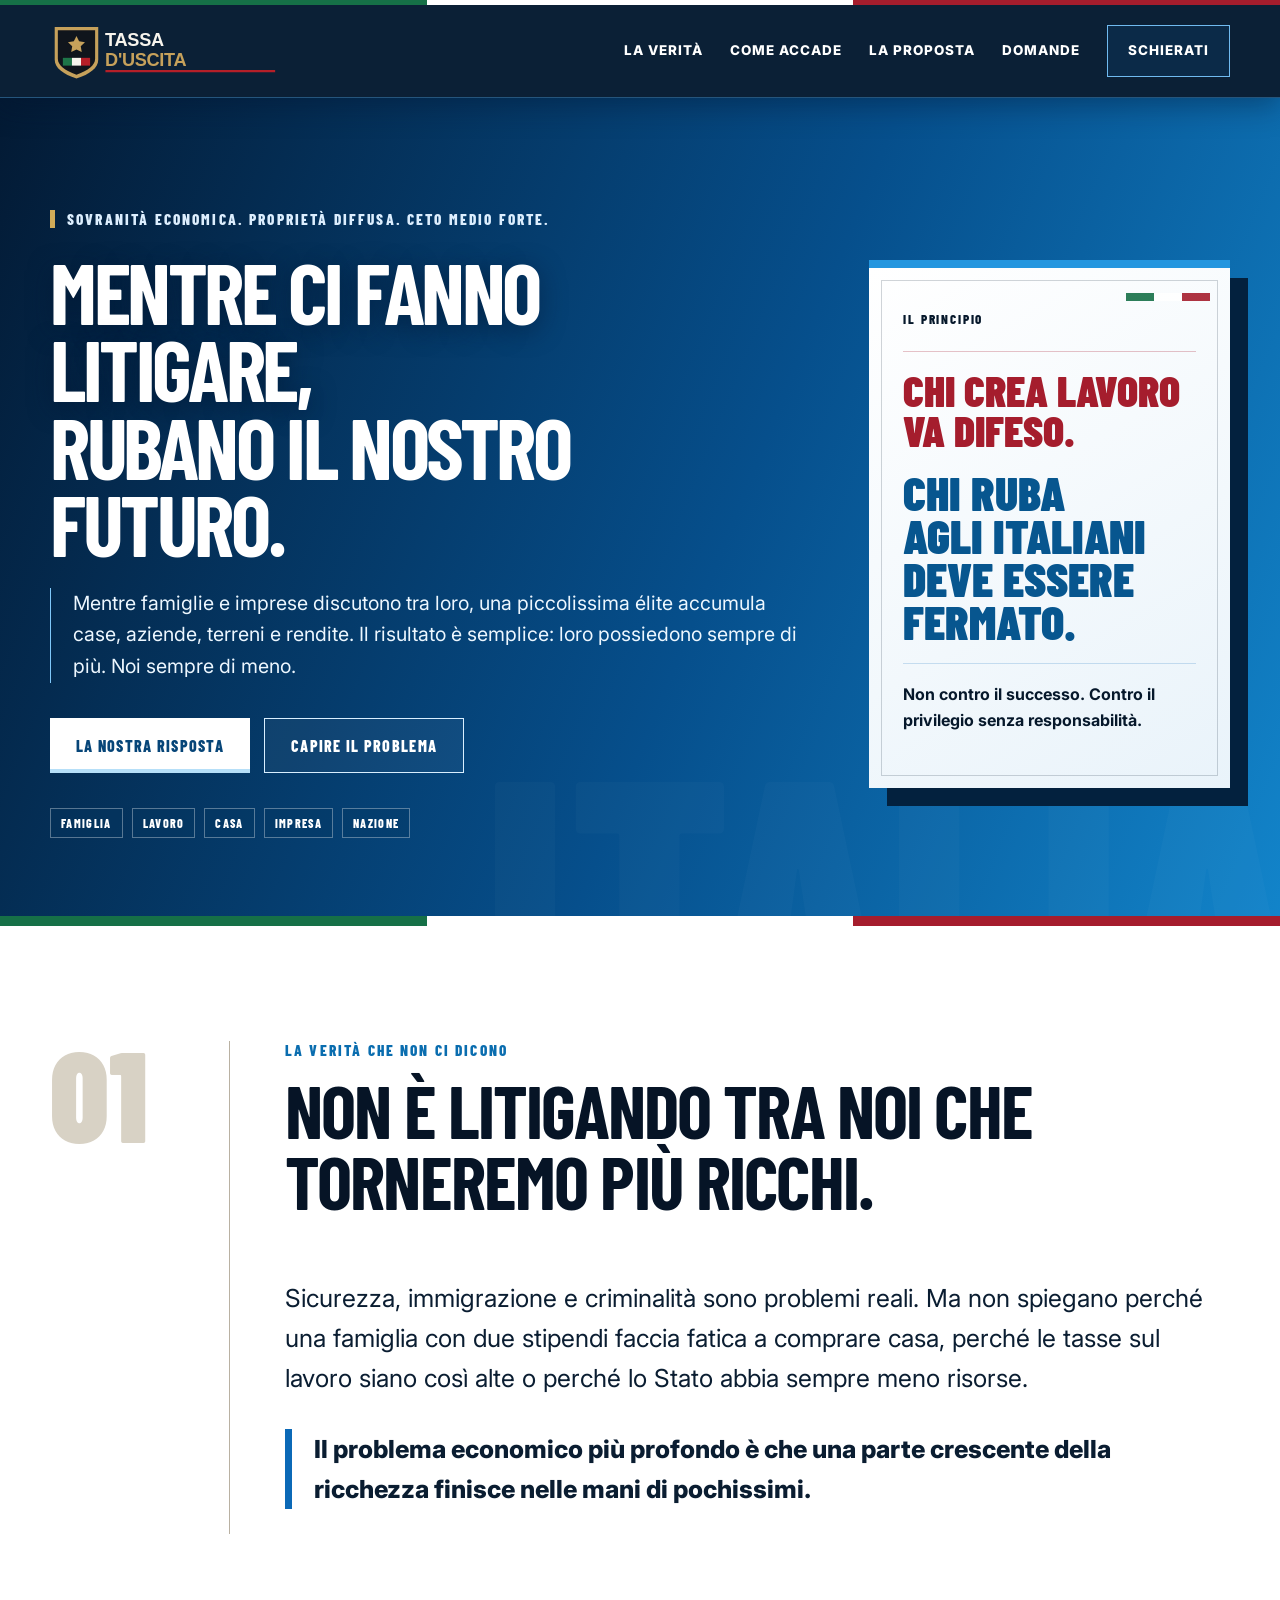
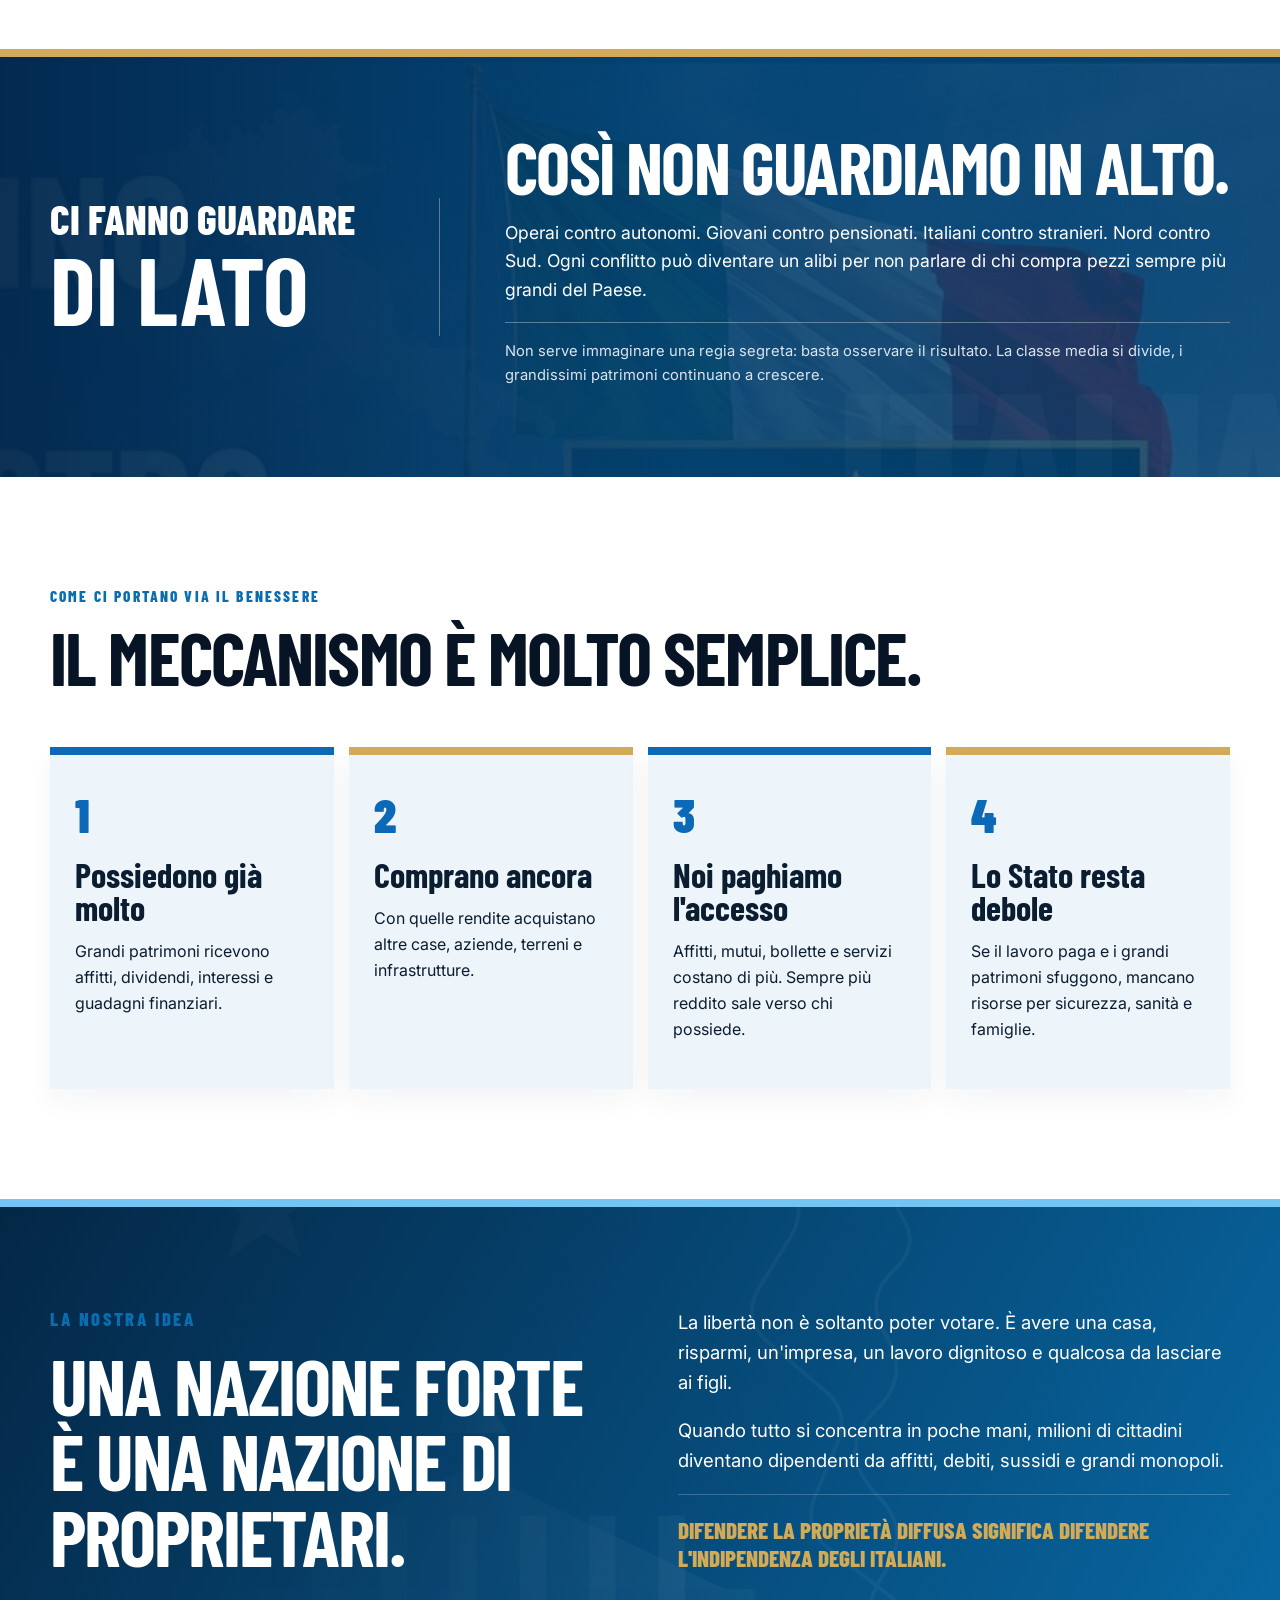
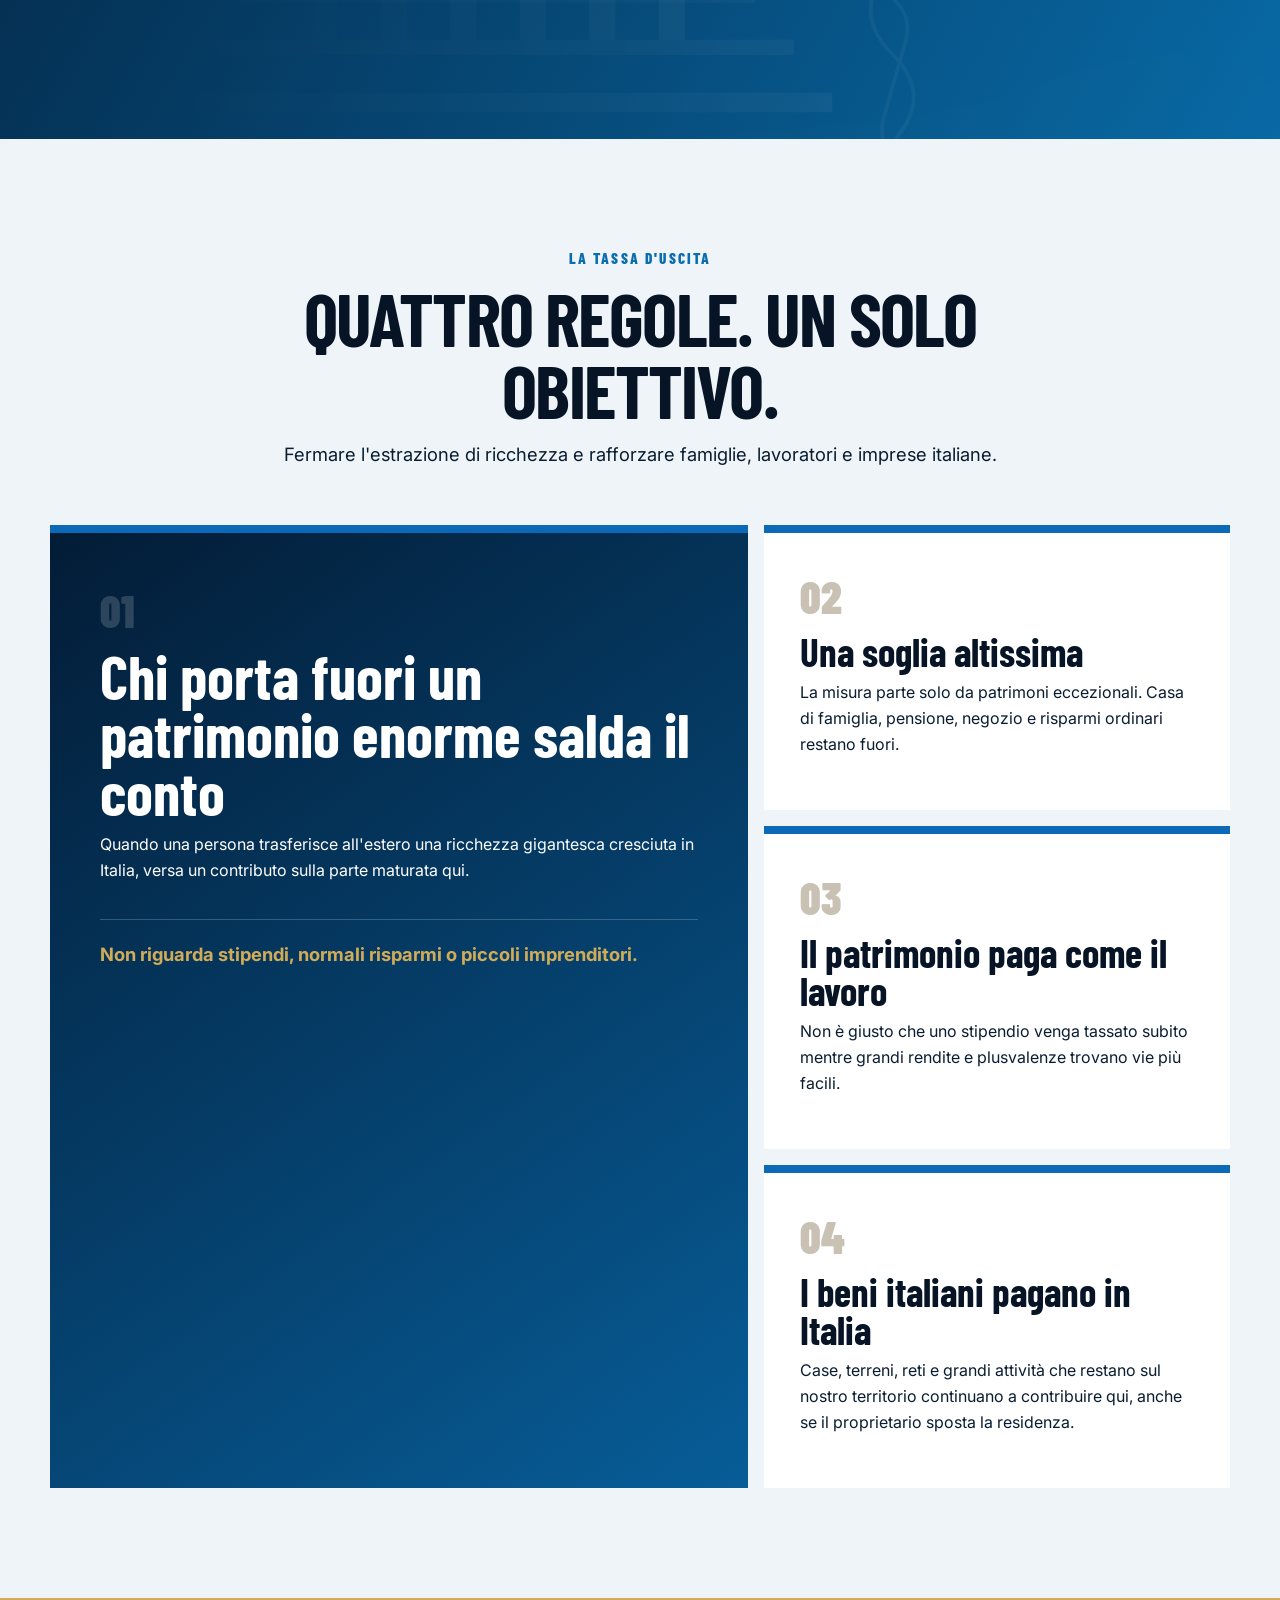
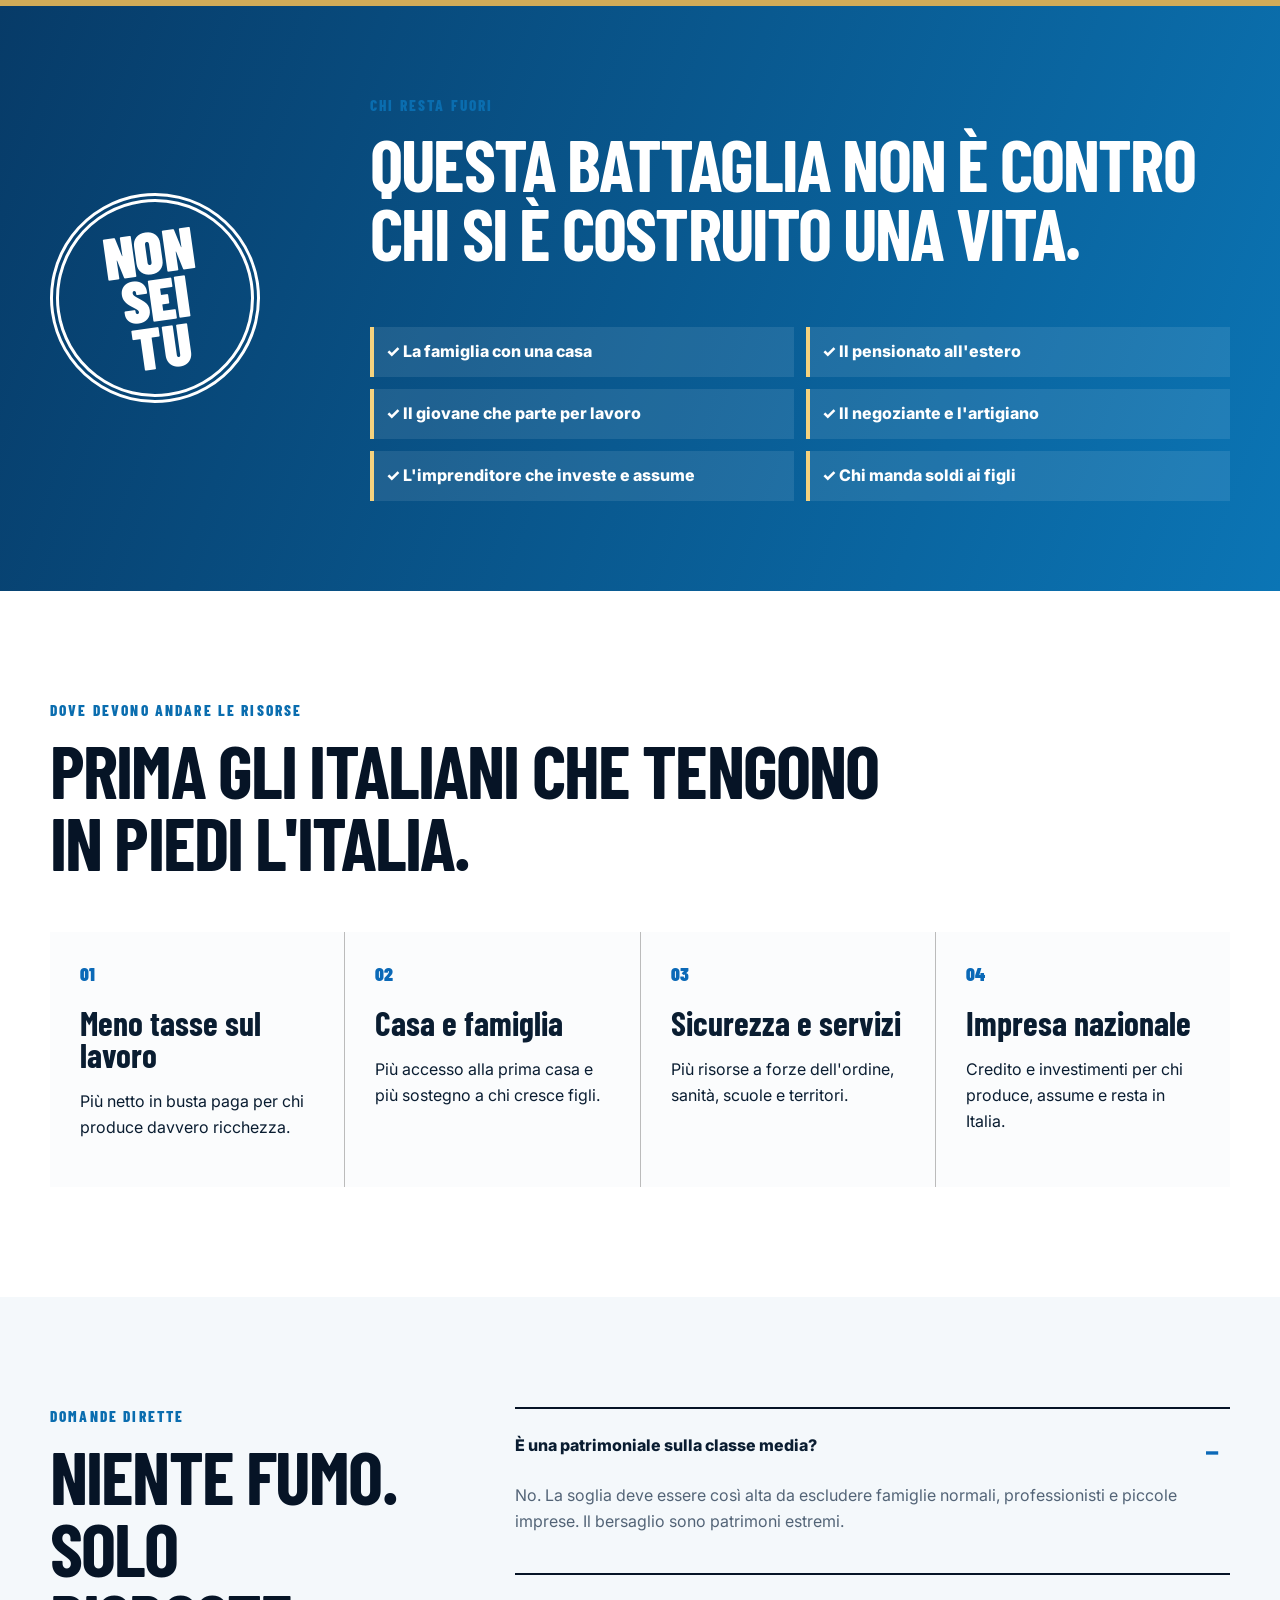
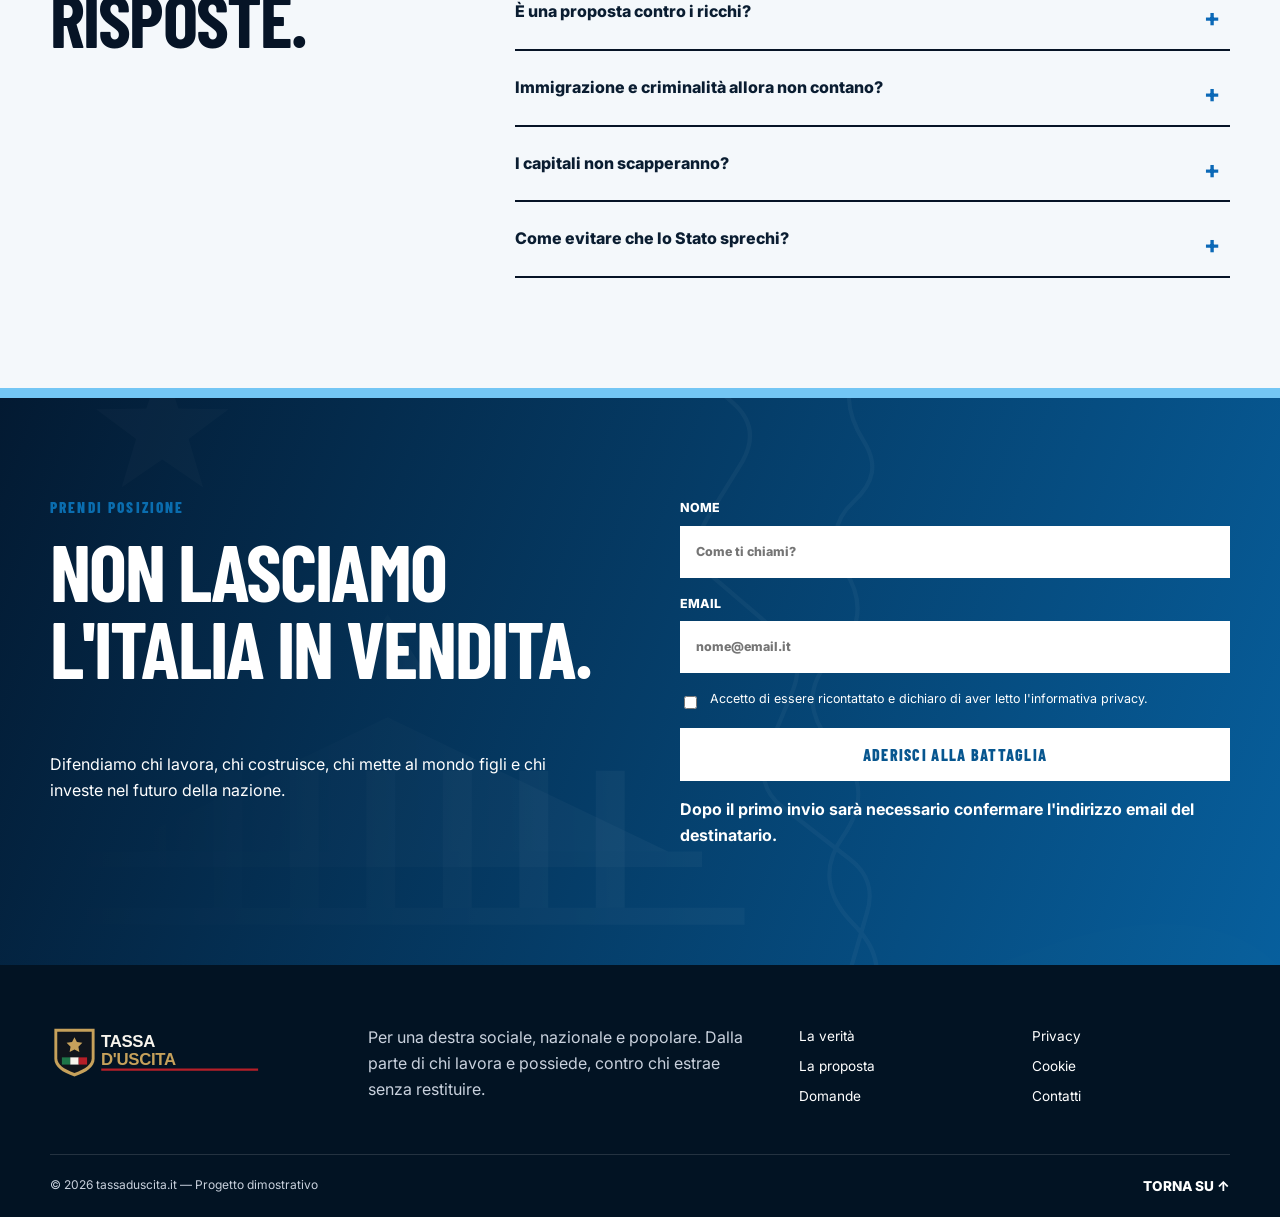
==== index.html @ 3fabe048 "Add files via upload" ====
<!doctype html>
<html lang="it">
<head>
  <meta charset="utf-8">
  <meta name="viewport" content="width=device-width, initial-scale=1">
  <meta name="description" content="Tassa d'Uscita: difendere lavoro, famiglia, proprietà e sovranità economica dalla concentrazione estrema della ricchezza.">
  <meta name="theme-color" content="#10151c">
  <title>Tassa d'Uscita — La ricchezza italiana resti agli italiani</title>
  <link rel="icon" href="logo.svg" type="image/svg+xml">
  <link rel="preconnect" href="https://fonts.googleapis.com">
  <link rel="preconnect" href="https://fonts.gstatic.com" crossorigin>
  <link href="https://fonts.googleapis.com/css2?family=Barlow+Condensed:wght@600;700;800;900&family=Inter:wght@400;500;600;700;800&display=swap" rel="stylesheet">
  <link rel="stylesheet" href="styles.css">
</head>
<body>
<header class="site-header" id="top">
  <div class="flag-line"><i></i><i></i><i></i></div>
  <div class="container nav-wrap">
    <a class="brand" href="#top"><img src="logo.svg" alt="Tassa d'Uscita"></a>
    <button class="menu-toggle" aria-expanded="false" aria-controls="main-nav"><span></span><span></span><span></span><b class="sr-only">Menu</b></button>
    <nav id="main-nav" class="main-nav">
      <a href="#verita">La verità</a><a href="#meccanismo">Come accade</a><a href="#proposta">La proposta</a><a href="#faq">Domande</a><a class="nav-cta" href="#aderisci">Schierati</a>
    </nav>
  </div>
</header>

<main>
<section class="hero">
  <div class="hero-bg-word">ITALIA</div>
  <div class="container hero-grid">
    <div class="hero-copy">
      <p class="kicker">Sovranità economica. Proprietà diffusa. Ceto medio forte.</p>
      <h1>MENTRE CI FANNO LITIGARE,<br><em>RUBANO IL NOSTRO FUTURO.</em></h1>
      <p class="hero-lead">Mentre famiglie e imprese discutono tra loro, una piccolissima élite accumula case, aziende, terreni e rendite. Il risultato è semplice: loro possiedono sempre di più. Noi sempre di meno.</p>
      <div class="hero-actions"><a class="button gold" href="#proposta">La nostra risposta</a><a class="button ghost" href="#verita">Capire il problema</a></div>
      <div class="hero-values"><span>FAMIGLIA</span><span>LAVORO</span><span>CASA</span><span>IMPRESA</span><span>NAZIONE</span></div>
    </div>
    <aside class="hero-card">
      <small>IL PRINCIPIO</small>
      <strong class="hero-card-work">CHI CREA LAVORO VA DIFESO.</strong>
      <strong class="hero-card-main">CHI RUBA<br>AGLI ITALIANI<br>DEVE ESSERE<br>FERMATO.</strong>
      <p>Non contro il successo. Contro il privilegio senza responsabilità.</p>
    </aside>
  </div>
</section>

<section class="truth" id="verita">
  <div class="container truth-grid">
    <div class="section-number">01</div>
    <div>
      <p class="section-label">LA VERITÀ CHE NON CI DICONO</p>
      <h2>Non è litigando tra noi che torneremo più ricchi.</h2>
      <p class="big-text">Sicurezza, immigrazione e criminalità sono problemi reali. Ma non spiegano perché una famiglia con due stipendi faccia fatica a comprare casa, perché le tasse sul lavoro siano così alte o perché lo Stato abbia sempre meno risorse.</p>
      <p class="big-text strong-line">Il problema economico più profondo è che una parte crescente della ricchezza finisce nelle mani di pochissimi.</p>
    </div>
  </div>
</section>

<section class="divide-band">
  <div class="container divide-grid">
    <div class="divide-title"><span>CI FANNO GUARDARE</span><strong>DI LATO</strong></div>
    <div class="divide-copy"><h2>Così non guardiamo in alto.</h2><p>Operai contro autonomi. Giovani contro pensionati. Italiani contro stranieri. Nord contro Sud. Ogni conflitto può diventare un alibi per non parlare di chi compra pezzi sempre più grandi del Paese.</p><p class="note">Non serve immaginare una regia segreta: basta osservare il risultato. La classe media si divide, i grandissimi patrimoni continuano a crescere.</p></div>
  </div>
</section>

<section class="mechanism" id="meccanismo">
  <div class="container">
    <div class="section-head"><p class="section-label">COME CI PORTANO VIA IL BENESSERE</p><h2>Il meccanismo è molto semplice.</h2></div>
    <div class="mechanism-grid">
      <article><b>1</b><h3>Possiedono già molto</h3><p>Grandi patrimoni ricevono affitti, dividendi, interessi e guadagni finanziari.</p></article>
      <article><b>2</b><h3>Comprano ancora</h3><p>Con quelle rendite acquistano altre case, aziende, terreni e infrastrutture.</p></article>
      <article><b>3</b><h3>Noi paghiamo l'accesso</h3><p>Affitti, mutui, bollette e servizi costano di più. Sempre più reddito sale verso chi possiede.</p></article>
      <article><b>4</b><h3>Lo Stato resta debole</h3><p>Se il lavoro paga e i grandi patrimoni sfuggono, mancano risorse per sicurezza, sanità e famiglie.</p></article>
    </div>
  </div>
</section>

<section class="ownership">
  <div class="container ownership-grid">
    <div><p class="section-label light">LA NOSTRA IDEA</p><h2>Una nazione forte è una nazione di proprietari.</h2></div>
    <div><p>La libertà non è soltanto poter votare. È avere una casa, risparmi, un'impresa, un lavoro dignitoso e qualcosa da lasciare ai figli.</p><p>Quando tutto si concentra in poche mani, milioni di cittadini diventano dipendenti da affitti, debiti, sussidi e grandi monopoli.</p><strong>Difendere la proprietà diffusa significa difendere l'indipendenza degli italiani.</strong></div>
  </div>
</section>

<section class="proposal" id="proposta">
  <div class="container">
    <div class="section-head centered"><p class="section-label">LA TASSA D'USCITA</p><h2>Quattro regole. Un solo obiettivo.</h2><p>Fermare l'estrazione di ricchezza e rafforzare famiglie, lavoratori e imprese italiane.</p></div>
    <div class="proposal-grid">
      <article class="featured"><span>01</span><h3>Chi porta fuori un patrimonio enorme salda il conto</h3><p>Quando una persona trasferisce all'estero una ricchezza gigantesca cresciuta in Italia, versa un contributo sulla parte maturata qui.</p><strong>Non riguarda stipendi, normali risparmi o piccoli imprenditori.</strong></article>
      <article><span>02</span><h3>Una soglia altissima</h3><p>La misura parte solo da patrimoni eccezionali. Casa di famiglia, pensione, negozio e risparmi ordinari restano fuori.</p></article>
      <article><span>03</span><h3>Il patrimonio paga come il lavoro</h3><p>Non è giusto che uno stipendio venga tassato subito mentre grandi rendite e plusvalenze trovano vie più facili.</p></article>
      <article><span>04</span><h3>I beni italiani pagano in Italia</h3><p>Case, terreni, reti e grandi attività che restano sul nostro territorio continuano a contribuire qui, anche se il proprietario sposta la residenza.</p></article>
    </div>
  </div>
</section>

<section class="not-you">
  <div class="container not-grid">
    <div class="stamp">NON<br>SEI<br>TU</div>
    <div><p class="section-label light">CHI RESTA FUORI</p><h2>Questa battaglia non è contro chi si è costruito una vita.</h2><div class="checks"><span>✓ La famiglia con una casa</span><span>✓ Il pensionato all'estero</span><span>✓ Il giovane che parte per lavoro</span><span>✓ Il negoziante e l'artigiano</span><span>✓ L'imprenditore che investe e assume</span><span>✓ Chi manda soldi ai figli</span></div></div>
  </div>
</section>

<section class="destination">
  <div class="container">
    <div class="section-head"><p class="section-label">DOVE DEVONO ANDARE LE RISORSE</p><h2>Prima gli italiani che tengono in piedi l'Italia.</h2></div>
    <div class="destination-grid">
      <article><span>01</span><h3>Meno tasse sul lavoro</h3><p>Più netto in busta paga per chi produce davvero ricchezza.</p></article>
      <article><span>02</span><h3>Casa e famiglia</h3><p>Più accesso alla prima casa e più sostegno a chi cresce figli.</p></article>
      <article><span>03</span><h3>Sicurezza e servizi</h3><p>Più risorse a forze dell'ordine, sanità, scuole e territori.</p></article>
      <article><span>04</span><h3>Impresa nazionale</h3><p>Credito e investimenti per chi produce, assume e resta in Italia.</p></article>
    </div>
  </div>
</section>

<section class="faq" id="faq">
  <div class="container faq-layout">
    <div><p class="section-label">DOMANDE DIRETTE</p><h2>Niente fumo. Solo risposte.</h2></div>
    <div class="accordion">
      <details open><summary>È una patrimoniale sulla classe media?</summary><p>No. La soglia deve essere così alta da escludere famiglie normali, professionisti e piccole imprese. Il bersaglio sono patrimoni estremi.</p></details>
      <details><summary>È una proposta contro i ricchi?</summary><p>No. Chi crea aziende, lavoro e innovazione è una risorsa. La proposta colpisce l'accumulo passivo e la fuga dalle responsabilità fiscali.</p></details>
      <details><summary>Immigrazione e criminalità allora non contano?</summary><p>Contano e uno Stato serio deve affrontarle. Ma usarle per spiegare ogni problema economico impedisce di vedere la concentrazione della proprietà e delle rendite.</p></details>
      <details><summary>I capitali non scapperanno?</summary><p>Per questo si tassano anche i beni che non possono scappare e si premia chi reinveste in Italia, crea occupazione e mantiene attività produttive.</p></details>
      <details><summary>Come evitare che lo Stato sprechi?</summary><p>Le entrate devono essere vincolate per legge, pubblicate ogni anno e destinate a lavoro, casa, sicurezza e impresa nazionale.</p></details>
    </div>
  </div>
</section>

<section class="join" id="aderisci">
  <div class="container join-grid">
    <div><p class="section-label light">PRENDI POSIZIONE</p><h2>Non lasciamo l'Italia in vendita.</h2><p>Difendiamo chi lavora, chi costruisce, chi mette al mondo figli e chi investe nel futuro della nazione.</p></div>
    <form id="join-form" class="join-form" action="https://formsubmit.co/uca@luca.love" method="POST">
      <input type="hidden" name="_subject" value="Nuova adesione da tassaduscita.com">
      <input type="hidden" name="_template" value="table">
      <input type="hidden" name="_next" value="https://tassaduscita.com/grazie.html">
      <input type="text" name="_honey" tabindex="-1" autocomplete="off" style="display:none">
      <label>Nome<input name="Nome" required placeholder="Come ti chiami?" autocomplete="name"></label>
      <label>Email<input name="Email" type="email" required placeholder="nome@email.it" autocomplete="email"></label>
      <label class="check"><input type="checkbox" name="Consenso al ricontatto" value="Sì" required><span>Accetto di essere ricontattato e dichiaro di aver letto l'informativa privacy.</span></label>
      <button class="button white" type="submit">ADERISCI ALLA BATTAGLIA</button>
      <p id="form-note" class="form-note" role="status">Dopo il primo invio sarà necessario confermare l'indirizzo email del destinatario.</p>
    </form>
  </div>
</section>
</main>

<footer><div class="container footer-grid"><img src="logo.svg" alt="Tassa d'Uscita"><p>Per una destra sociale, nazionale e popolare. Dalla parte di chi lavora e possiede, contro chi estrae senza restituire.</p><nav><a href="#verita">La verità</a><a href="#proposta">La proposta</a><a href="#faq">Domande</a></nav><nav><a href="#">Privacy</a><a href="#">Cookie</a><a href="#">Contatti</a></nav></div><div class="container footer-bottom"><span>© <span id="year"></span> tassaduscita.it — Progetto dimostrativo</span><a href="#top">TORNA SU ↑</a></div></footer>
<script src="script.js"></script>
</body>
</html>
---- styles.css ----
:root{--black:#10151c;--black2:#1a222d;--navy:#17283d;--red:#b51f28;--red2:#8f151d;--gold:#c6a15b;--cream:#eee9de;--paper:#f8f6f0;--white:#fff;--ink:#171b20;--muted:#626975;--green:#1e7548;--max:1180px}*{box-sizing:border-box}html{scroll-behavior:smooth}body{margin:0;font-family:Inter,Arial,sans-serif;color:var(--ink);background:var(--paper);line-height:1.62}.container{width:min(var(--max),calc(100% - 40px));margin:auto}.sr-only{position:absolute;width:1px;height:1px;overflow:hidden;clip:rect(0,0,0,0)}h1,h2,h3,p{margin-top:0}h1,h2,h3{font-family:"Barlow Condensed",Arial,sans-serif;line-height:.96}h2{font-size:clamp(3rem,5.8vw,5.4rem);letter-spacing:-.025em;text-transform:uppercase}.flag-line{height:5px;display:grid;grid-template-columns:1fr 1fr 1fr}.flag-line i:nth-child(1){background:var(--green)}.flag-line i:nth-child(2){background:#fff}.flag-line i:nth-child(3){background:var(--red)}.site-header{position:sticky;top:0;z-index:30;background:rgba(16,21,28,.98);box-shadow:0 5px 24px #0006}.nav-wrap{height:92px;display:flex;align-items:center;justify-content:space-between}.brand img{width:238px;display:block}.main-nav{display:flex;align-items:center;gap:27px}.main-nav a{font-size:.84rem;font-weight:800;text-transform:uppercase;text-decoration:none;color:#fff;letter-spacing:.055em}.nav-cta{background:var(--red);padding:14px 20px;border:1px solid #d54b52}.menu-toggle{display:none;background:none;border:0}.menu-toggle span{display:block;width:28px;height:3px;background:#fff;margin:5px}.hero{position:relative;overflow:hidden;background:linear-gradient(120deg,#0d1117 0%,#17283d 62%,#1d2e43 100%);color:#fff;padding:105px 0 0;border-bottom:8px solid var(--gold)}.hero:before{content:"";position:absolute;inset:0;background:linear-gradient(90deg,transparent 48%,#ffffff05 48%),repeating-linear-gradient(135deg,transparent 0 40px,#ffffff025 40px 41px)}.hero-bg-word{position:absolute;right:-70px;bottom:-80px;font:900 18rem/.8 "Barlow Condensed";color:#fff;opacity:.025;letter-spacing:.02em}.hero-grid{position:relative;z-index:2;display:grid;grid-template-columns:1.35fr .65fr;gap:70px;align-items:center;padding-bottom:88px}.kicker,.section-label{font:800 .96rem "Barlow Condensed";letter-spacing:.14em;text-transform:uppercase;color:var(--red)}.hero .kicker{color:var(--gold);border-left:5px solid var(--red);padding-left:12px}.hero h1{font-size:clamp(4.3rem,7.4vw,7.7rem);letter-spacing:-.04em;margin:25px 0}.hero h1 em{font-style:normal;color:var(--gold)}.hero-lead{font-size:1.22rem;color:#d5dbe4;max-width:800px}.hero-actions{display:flex;gap:14px;margin-top:35px}.button{display:inline-flex;justify-content:center;align-items:center;text-decoration:none;border:0;font:800 1rem "Barlow Condensed";letter-spacing:.08em;text-transform:uppercase;padding:17px 26px;cursor:pointer}.gold{background:var(--gold);color:var(--black)}.ghost{color:#fff;border:1px solid #ffffff99}.hero-values{display:flex;flex-wrap:wrap;gap:9px;margin-top:35px}.hero-values span{border:1px solid #ffffff2d;padding:7px 10px;font:800 .75rem "Barlow Condensed";letter-spacing:.11em}.hero-card{background:var(--cream);color:var(--black);padding:38px 34px;border-top:10px solid var(--gold);box-shadow:18px 18px 0 #090c11;position:relative}.hero-card:after{content:"";position:absolute;inset:12px;border:1px solid #17283d33;pointer-events:none}.hero-card small{font:800 .82rem "Barlow Condensed";letter-spacing:.14em}.hero-card strong{position:relative;z-index:1;display:block;font:900 3rem/.92 "Barlow Condensed";margin:20px 0}.hero-card .red-text{color:var(--red)}.hero-card p{position:relative;z-index:1;font-weight:700}.truth{padding:115px 0;background:var(--paper)}.truth-grid{display:grid;grid-template-columns:180px 1fr;gap:55px}.section-number{font:900 8rem/.8 "Barlow Condensed";color:#d8d2c5;border-right:1px solid #b9b1a2}.truth h2{color:var(--black);max-width:900px}.big-text{font-size:clamp(1.18rem,2vw,1.55rem);max-width:920px}.strong-line{font-weight:800;border-left:7px solid var(--red);padding-left:22px;margin-top:30px}.divide-band{background:var(--red);color:#fff;padding:75px 0;border-block:8px solid var(--black)}.divide-grid{display:grid;grid-template-columns:.7fr 1.3fr;gap:65px;align-items:center}.divide-title{border-right:1px solid #ffffff55;font:800 2.6rem/1 "Barlow Condensed"}.divide-title span{display:block}.divide-title strong{font-size:6rem;color:var(--gold)}.divide-copy h2{font-size:4.5rem;margin-bottom:18px}.divide-copy p{font-size:1.1rem}.divide-copy .note{font-size:.92rem;border-top:1px solid #ffffff55;padding-top:17px;color:#ffe9e9}.mechanism{padding:110px 0;background:#fff}.section-head{max-width:880px;margin-bottom:55px}.section-head h2{color:var(--black);margin-bottom:15px}.section-head>p:last-child{font-size:1.15rem}.centered{text-align:center;margin-left:auto;margin-right:auto}.mechanism-grid{display:grid;grid-template-columns:repeat(4,1fr);gap:15px}.mechanism-grid article{background:var(--cream);padding:30px 25px;border-top:8px solid var(--black);min-height:300px}.mechanism-grid article:nth-child(even){border-color:var(--red)}.mechanism-grid b{font:900 3rem "Barlow Condensed";color:var(--red)}.mechanism-grid h3{font-size:2.15rem;margin:15px 0}.ownership{background:var(--navy);color:#fff;padding:100px 0;border-top:8px solid var(--gold)}.ownership-grid{display:grid;grid-template-columns:1fr 1fr;gap:75px}.ownership h2{font-size:4.9rem}.ownership p{font-size:1.16rem}.ownership strong{display:block;color:var(--gold);font:800 1.45rem/1.2 "Barlow Condensed";text-transform:uppercase;border-top:1px solid #ffffff33;padding-top:22px}.light{color:var(--gold)}.proposal{padding:110px 0;background:var(--cream)}.proposal-grid{display:grid;grid-template-columns:1.2fr .8fr;gap:16px}.proposal-grid article{background:#fff;padding:36px;border-top:8px solid var(--black);min-height:270px}.proposal-grid article span{font:900 2.8rem "Barlow Condensed";color:#c8c1b4}.proposal-grid h3{font-size:2.45rem;margin:10px 0;color:var(--black)}.proposal-grid .featured{grid-row:span 3;background:var(--black);color:#fff;padding:50px}.proposal-grid .featured h3{color:#fff;font-size:3.8rem}.proposal-grid .featured span{color:#ffffff2a}.proposal-grid .featured strong{display:block;margin-top:35px;color:var(--gold);font-size:1.15rem;border-top:1px solid #ffffff33;padding-top:20px}.not-you{background:var(--red);color:#fff;padding:90px 0}.not-grid{display:grid;grid-template-columns:250px 1fr;gap:70px;align-items:center}.stamp{width:210px;height:210px;border:9px double var(--gold);border-radius:50%;display:grid;place-content:center;text-align:center;font:900 3.7rem/.8 "Barlow Condensed";transform:rotate(-8deg)}.not-you h2{font-size:4.5rem}.checks{display:grid;grid-template-columns:1fr 1fr;gap:12px}.checks span{background:#ffffff12;border-left:4px solid var(--gold);padding:12px;font-weight:800}.destination{padding:110px 0;background:#fff}.destination-grid{display:grid;grid-template-columns:repeat(4,1fr);gap:1px;background:#bbb}.destination-grid article{background:var(--paper);padding:30px;min-height:250px}.destination-grid span{font:900 1.2rem "Barlow Condensed";color:var(--red)}.destination-grid h3{font-size:2.1rem;margin:18px 0}.faq{padding:110px 0;background:var(--paper)}.faq-layout{display:grid;grid-template-columns:.7fr 1.3fr;gap:80px}.faq-layout h2{color:var(--black)}details{border-top:2px solid var(--black)}details:last-child{border-bottom:2px solid var(--black)}summary{list-style:none;cursor:pointer;padding:24px 45px 24px 0;font-weight:800;position:relative}summary:after{content:"+";position:absolute;right:10px;font-size:1.5rem;color:var(--red)}details[open] summary:after{content:"−"}details p{padding:0 50px 22px 0;color:var(--muted)}.join{background:var(--black);color:#fff;padding:100px 0;border-top:10px solid var(--gold)}.join-grid{display:grid;grid-template-columns:1fr 1fr;gap:80px}.join h2{font-size:5rem}.join-form{display:grid;gap:16px}.join-form label:not(.check){font-size:.78rem;text-transform:uppercase;font-weight:800}.join-form input{display:block;width:100%;margin-top:7px;padding:16px;border:0;font:inherit;background:#fff}.check{display:flex;gap:10px;font-size:.78rem}.check input{width:auto}.white{background:var(--gold);color:var(--black)}.form-note{font-weight:700}footer{background:#080b10;color:#c9d1dd;padding:60px 0 20px}.footer-grid{display:grid;grid-template-columns:1fr 1.4fr .7fr .7fr;gap:35px;align-items:start}.footer-grid img{width:220px}footer nav{display:grid;gap:8px}footer a{color:#fff;text-decoration:none;font-size:.85rem}.footer-bottom{border-top:1px solid #ffffff22;margin-top:35px;padding-top:20px;display:flex;justify-content:space-between;font-size:.75rem}.footer-bottom a{font-weight:800}@media(max-width:920px){.main-nav{position:fixed;inset:97px 0 auto;background:var(--black);display:none;flex-direction:column;align-items:stretch;padding:25px 30px;box-shadow:0 12px 20px #0008}.main-nav.open{display:flex}.menu-toggle{display:block}.hero-grid,.truth-grid,.divide-grid,.ownership-grid,.faq-layout,.join-grid,.not-grid{grid-template-columns:1fr}.hero-card{max-width:520px}.section-number{border-right:0;border-bottom:1px solid #b9b1a2;padding-bottom:20px}.mechanism-grid,.destination-grid{grid-template-columns:1fr 1fr}.proposal-grid{grid-template-columns:1fr}.proposal-grid .featured{grid-row:auto}.divide-title{border-right:0;border-bottom:1px solid #ffffff55;padding-bottom:20px}.not-grid{justify-items:start}.checks{grid-template-columns:1fr}.footer-grid{grid-template-columns:1fr 1fr}}@media(max-width:560px){.container{width:min(100% - 28px,var(--max))}.nav-wrap{height:76px}.brand img{width:190px}.main-nav{inset:81px 0 auto}.hero{padding-top:65px}.hero h1{font-size:3.65rem}.hero-grid{gap:45px;padding-bottom:65px}.hero-card{padding:30px 24px}.hero-card strong{font-size:2.6rem}.hero-actions{flex-direction:column}.button{width:100%}h2{font-size:3.35rem}.truth,.mechanism,.proposal,.destination,.faq{padding:75px 0}.divide-title strong{font-size:4.5rem}.divide-copy h2,.ownership h2,.not-you h2,.join h2{font-size:3.55rem}.mechanism-grid,.destination-grid{grid-template-columns:1fr}.proposal-grid article,.proposal-grid .featured{padding:28px}.proposal-grid .featured h3{font-size:3rem}.ownership,.not-you,.join{padding:70px 0}.stamp{width:170px;height:170px;font-size:3rem}.footer-grid{grid-template-columns:1fr}.footer-bottom{gap:18px;flex-direction:column}}

/* Quarta direzione visiva: nazional-liberale, istituzionale e italiana */
:root{--black:#07111f;--black2:#101d2d;--navy:#0b2340;--red:#8f1725;--red2:#67101a;--gold:#c9a45d;--cream:#f2ede2;--paper:#fbf9f4;--ink:#101b2a;--muted:#5d6672;--green:#125338}
body{background:var(--paper)}
.site-header{background:rgba(7,17,31,.97);border-bottom:1px solid #c9a45d55}
.main-nav a{letter-spacing:.075em}
.nav-cta{background:transparent;border:1px solid var(--gold);color:var(--gold)!important}
.hero{background:linear-gradient(112deg,#06111f 0%,#0b2340 58%,#102f45 100%);border-bottom:7px solid var(--gold);padding-top:112px}
.hero:before{background:linear-gradient(90deg,rgba(6,17,31,.22),rgba(6,17,31,.72)),url('italia-bg.svg') right center/auto 118% no-repeat,repeating-linear-gradient(135deg,transparent 0 42px,#ffffff025 42px 43px)}
.hero:after{content:"";position:absolute;left:0;right:0;bottom:0;height:9px;background:linear-gradient(90deg,var(--green) 0 33.333%,#f6f2e8 33.333% 66.666%,var(--red) 66.666%)}
.hero-bg-word{opacity:.018;right:-20px;font-size:20rem}
.hero h1{font-size:clamp(3.8rem,6.65vw,7rem);max-width:950px;line-height:.91}
.hero h1 em{color:#f4efe2;text-shadow:0 2px 0 #000}
.hero-lead{color:#e4e8ed;max-width:760px;border-left:1px solid #c9a45d88;padding-left:22px}
.gold{background:var(--gold);box-shadow:inset 0 -3px 0 #8e6c30}
.ghost{border-color:#c9a45d88;color:#f4efe2}
.hero-card{background:linear-gradient(145deg,#f6f1e6,#e9e0cf);border-top:8px solid var(--gold);box-shadow:18px 18px 0 #02070d}
.hero-card:before{content:"";position:absolute;right:20px;top:18px;width:72px;height:48px;background:linear-gradient(90deg,var(--green) 0 33.33%,#fff 33.33% 66.66%,var(--red) 66.66%);opacity:.9}
.hero-card strong{font-size:2.72rem}.hero-card .red-text{font-size:2.15rem;line-height:1;color:var(--red);padding-top:18px;border-top:1px solid #8f172544}
.truth{background:linear-gradient(90deg,#fbf9f4 0 72%,#f0eadf 72%)}
.divide-band{background:linear-gradient(110deg,#0a2039,#102d4a);border-block:7px solid var(--gold);position:relative;overflow:hidden}
.divide-band:after{content:"ITALIA";position:absolute;right:-25px;bottom:-52px;font:900 12rem/.8 "Barlow Condensed";color:#fff;opacity:.025}
.divide-title strong{color:#f4efe2}.divide-copy .note{color:#dce4ec}
.mechanism-grid article{border-top-color:var(--navy);box-shadow:0 12px 28px #0b23400c}.mechanism-grid article:nth-child(even){border-color:var(--gold)}
.ownership{position:relative;overflow:hidden;background:linear-gradient(120deg,#071522,#0b2a45);border-top:8px solid var(--gold)}
.ownership:after{content:"";position:absolute;inset:0;background:url('italia-bg.svg') right center/auto 140% no-repeat;opacity:.22;pointer-events:none}
.ownership .container{position:relative;z-index:1}
.proposal-grid article{border-top-color:var(--navy)}.proposal-grid .featured{background:linear-gradient(145deg,#07111f,#0d2945)}
.not-you{background:linear-gradient(110deg,#65101a,#8f1725);border-block:6px solid var(--gold)}
.destination-grid span,.section-label{color:var(--red)}
.join{background:linear-gradient(110deg,#06111f,#0b2340);position:relative;overflow:hidden}
.join:after{content:"";position:absolute;inset:0;background:url('italia-bg.svg') right 35%/auto 150% no-repeat;opacity:.14;pointer-events:none}.join .container{position:relative;z-index:1}
footer{background:#030a12}
@media(max-width:920px){.hero:before{background:linear-gradient(rgba(6,17,31,.7),rgba(6,17,31,.82)),url('italia-bg.svg') 75% center/auto 100% no-repeat}.hero h1{font-size:clamp(3.25rem,9vw,5.2rem)}}
@media(max-width:560px){.hero h1{font-size:3.05rem}.hero-card .red-text{font-size:1.8rem}.truth{background:var(--paper)}}

/* Quinta direzione visiva: destra liberale italiana, più azzurro e patriottismo sobrio */
:root{--black:#061426;--black2:#0a2038;--navy:#073f74;--blue:#0b69b7;--azure:#2496df;--red:#a51d2d;--red2:#7c1420;--gold:#d1ab58;--cream:#f3f5f7;--paper:#fbfcfd;--ink:#0a1d31;--muted:#536477;--green:#167047}
body{background:#f7f9fb}
.site-header{background:rgba(4,25,48,.97);border-bottom:1px solid #4fa8e766;box-shadow:0 7px 28px #00152d66}
.nav-cta{border-color:#70baf0;color:#fff!important;background:#0b69b722}
.hero{background:linear-gradient(112deg,#031a34 0%,#064f8c 56%,#1284ca 100%);border-bottom:0;padding-top:112px}
.hero:before{background:linear-gradient(90deg,rgba(3,24,47,.2),rgba(3,24,47,.67)),url('patria-bg.svg') right center/auto 115% no-repeat,repeating-linear-gradient(135deg,transparent 0 44px,#ffffff035 44px 45px)}
.hero:after{height:10px;background:linear-gradient(90deg,var(--green) 0 33.333%,#fff 33.333% 66.666%,var(--red) 66.666%)}
.hero .kicker{color:#dceefe;border-left-color:var(--gold)}
.hero h1{max-width:1000px;text-shadow:0 5px 24px #00152e88}
.hero h1 em{color:#fff;text-shadow:none}
.hero-lead{color:#edf7ff;border-left-color:#7fc8fa}
.gold{background:#fff;color:#064578;box-shadow:inset 0 -4px 0 #b6dff8}
.ghost{border-color:#d9efff;color:#fff;background:#ffffff0b}
.hero-values span{border-color:#ffffff55;background:#03386155}
.hero-card{background:linear-gradient(150deg,#fff,#e9f3fa);border-top-color:var(--azure);box-shadow:18px 18px 0 #03213e;color:#06182b}
.hero-card:before{width:84px;height:8px;top:25px;background:linear-gradient(90deg,var(--green) 0 33.33%,#fff 33.33% 66.66%,var(--red) 66.66%)}
.hero-card-main{color:#07568f!important;font-size:3rem!important;line-height:.9!important;padding-top:18px;border-top:1px solid #1674ae44}
.hero-card p{border-top:1px solid #0b69b733;padding-top:18px}
.truth{background:linear-gradient(90deg,#fff 0 74%,#edf5fb 74%)}
.section-label{color:#0a6daf}.strong-line{border-left-color:#0b69b7}
.divide-band{background:linear-gradient(112deg,#032a50,#0867a5);border-block:0;border-top:8px solid var(--gold)}
.divide-band:before{content:"";position:absolute;inset:0;background:url('patria-bg.svg') right 43%/auto 160% no-repeat;opacity:.16;pointer-events:none}
.divide-band .container{position:relative;z-index:1}.divide-title strong{color:#fff}
.mechanism-grid article{border-top-color:#0b69b7;background:#eef5fa}.mechanism-grid article:nth-child(even){border-color:var(--gold)}.mechanism-grid b{color:#0b69b7}
.ownership{background:linear-gradient(120deg,#042746,#0869a5);border-top-color:#73c6f4}
.ownership:after{background:url('patria-bg.svg') right center/auto 145% no-repeat;opacity:.19}
.proposal{background:#eef4f8}.proposal-grid article{border-top-color:#0b69b7}.proposal-grid .featured{background:linear-gradient(145deg,#031c36,#075d98)}
.not-you{background:linear-gradient(110deg,#073b68,#0b75b5);border-block:0;border-top:8px solid var(--gold)}
.stamp{border-color:#fff}.checks span{border-left-color:#f5d27e;background:#ffffff18}
.destination-grid span{color:#0b69b7}.faq{background:#f4f8fb}summary:after{color:#0b69b7}
.join{background:linear-gradient(110deg,#031a32,#075f9d);border-top-color:#73c6f4}.join:after{background:url('patria-bg.svg') right 35%/auto 150% no-repeat;opacity:.17}
.white{background:#fff;color:#07568f}footer{background:#021323}
@media(max-width:920px){.hero:before{background:linear-gradient(rgba(3,24,47,.58),rgba(3,24,47,.8)),url('patria-bg.svg') 69% center/auto 105% no-repeat}}
@media(max-width:560px){.hero-card-main{font-size:2.5rem!important}.truth{background:#fff}}


/* Sesta revisione: modifiche puntuali richieste */
.hero-card-work{position:relative;z-index:1;display:block;margin:20px 0 12px;color:var(--red);font:900 2rem/.95 "Barlow Condensed";text-transform:uppercase;padding-top:18px;border-top:1px solid #a51d2d44}
.hero-card-main{margin-top:0!important;padding-top:0!important;border-top:0!important}
.truth{background:#fff!important}
.divide-band{background:linear-gradient(90deg,rgba(3,42,80,.96) 0%,rgba(5,79,132,.88) 54%,rgba(5,88,145,.68) 100%),url('tricolore-sfondo.jpg') right center/cover no-repeat!important}
.divide-band:before{background:linear-gradient(90deg,rgba(2,30,57,.08),rgba(2,30,57,.28))!important;opacity:1!important}
@media(max-width:560px){.hero-card-work{font-size:1.7rem}.divide-band{background:linear-gradient(rgba(3,42,80,.93),rgba(5,79,132,.87)),url('tricolore-sfondo.jpg') 62% center/cover no-repeat!important}}
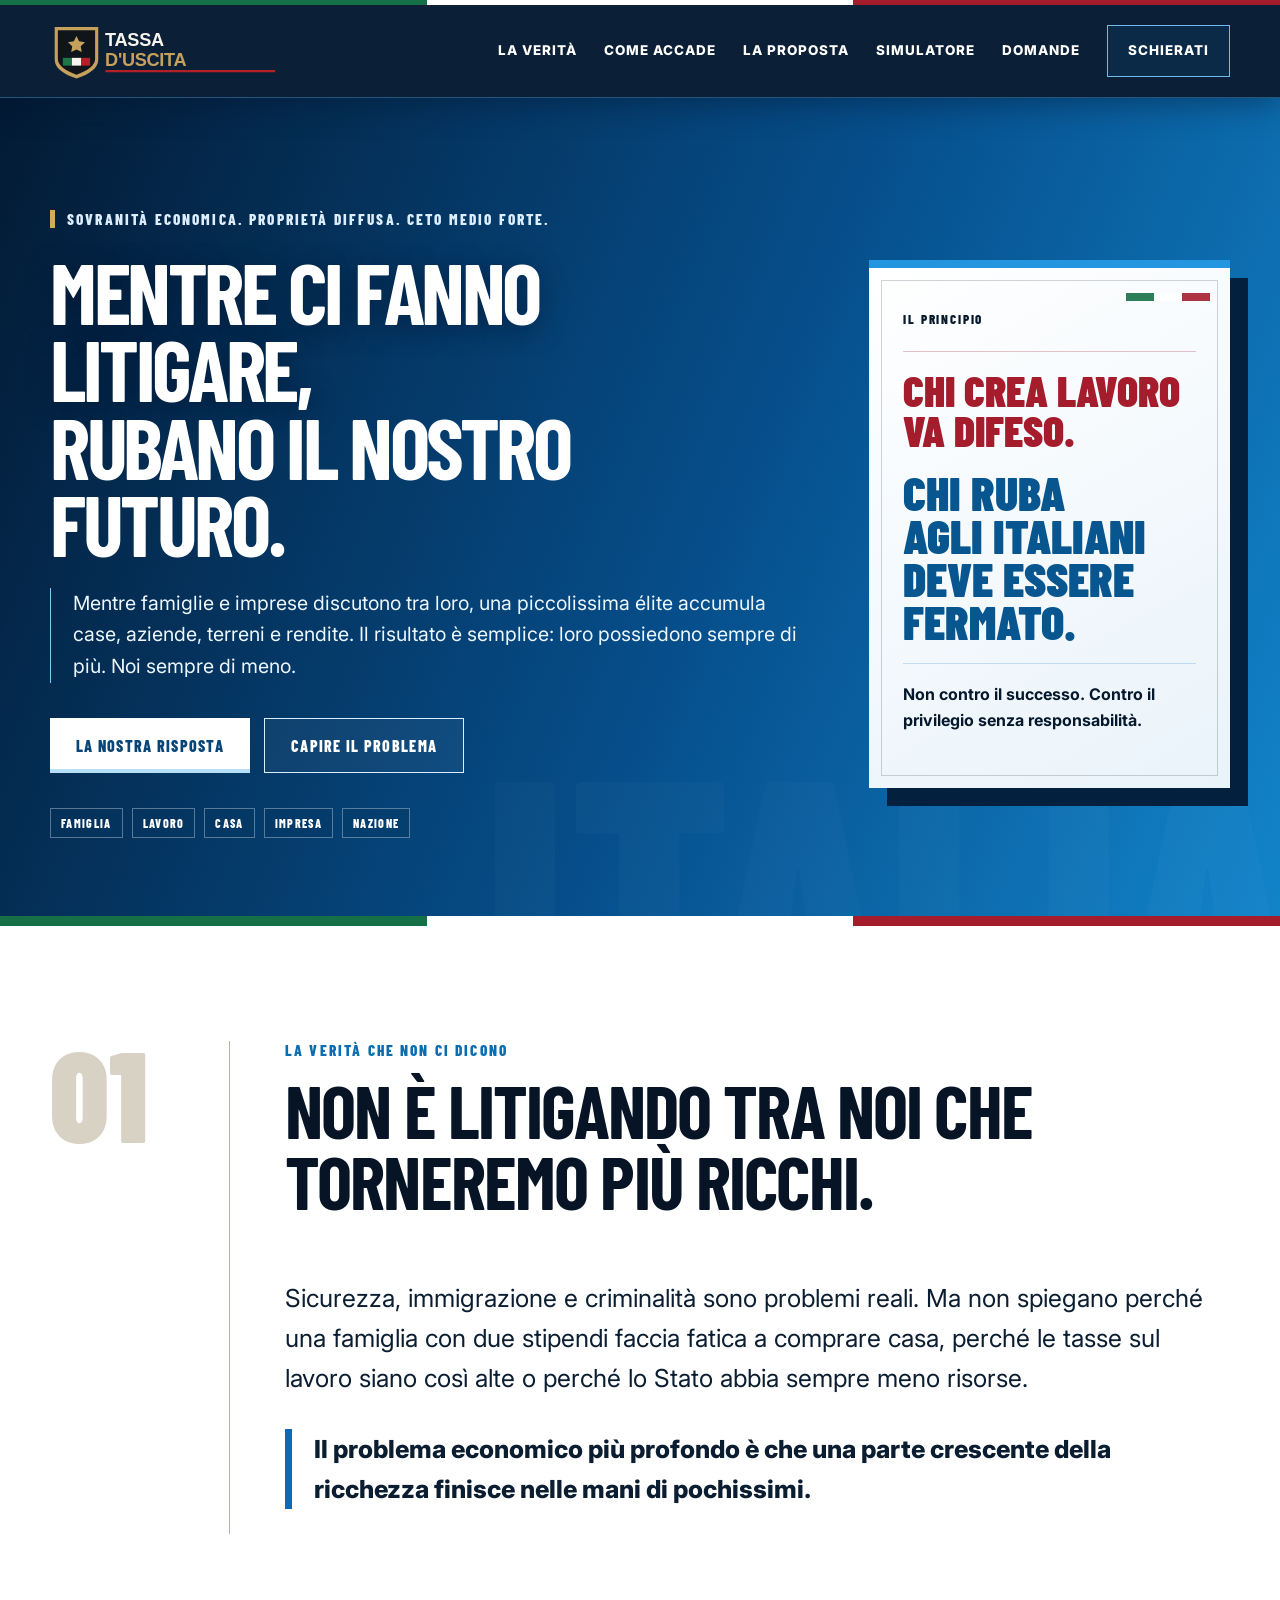
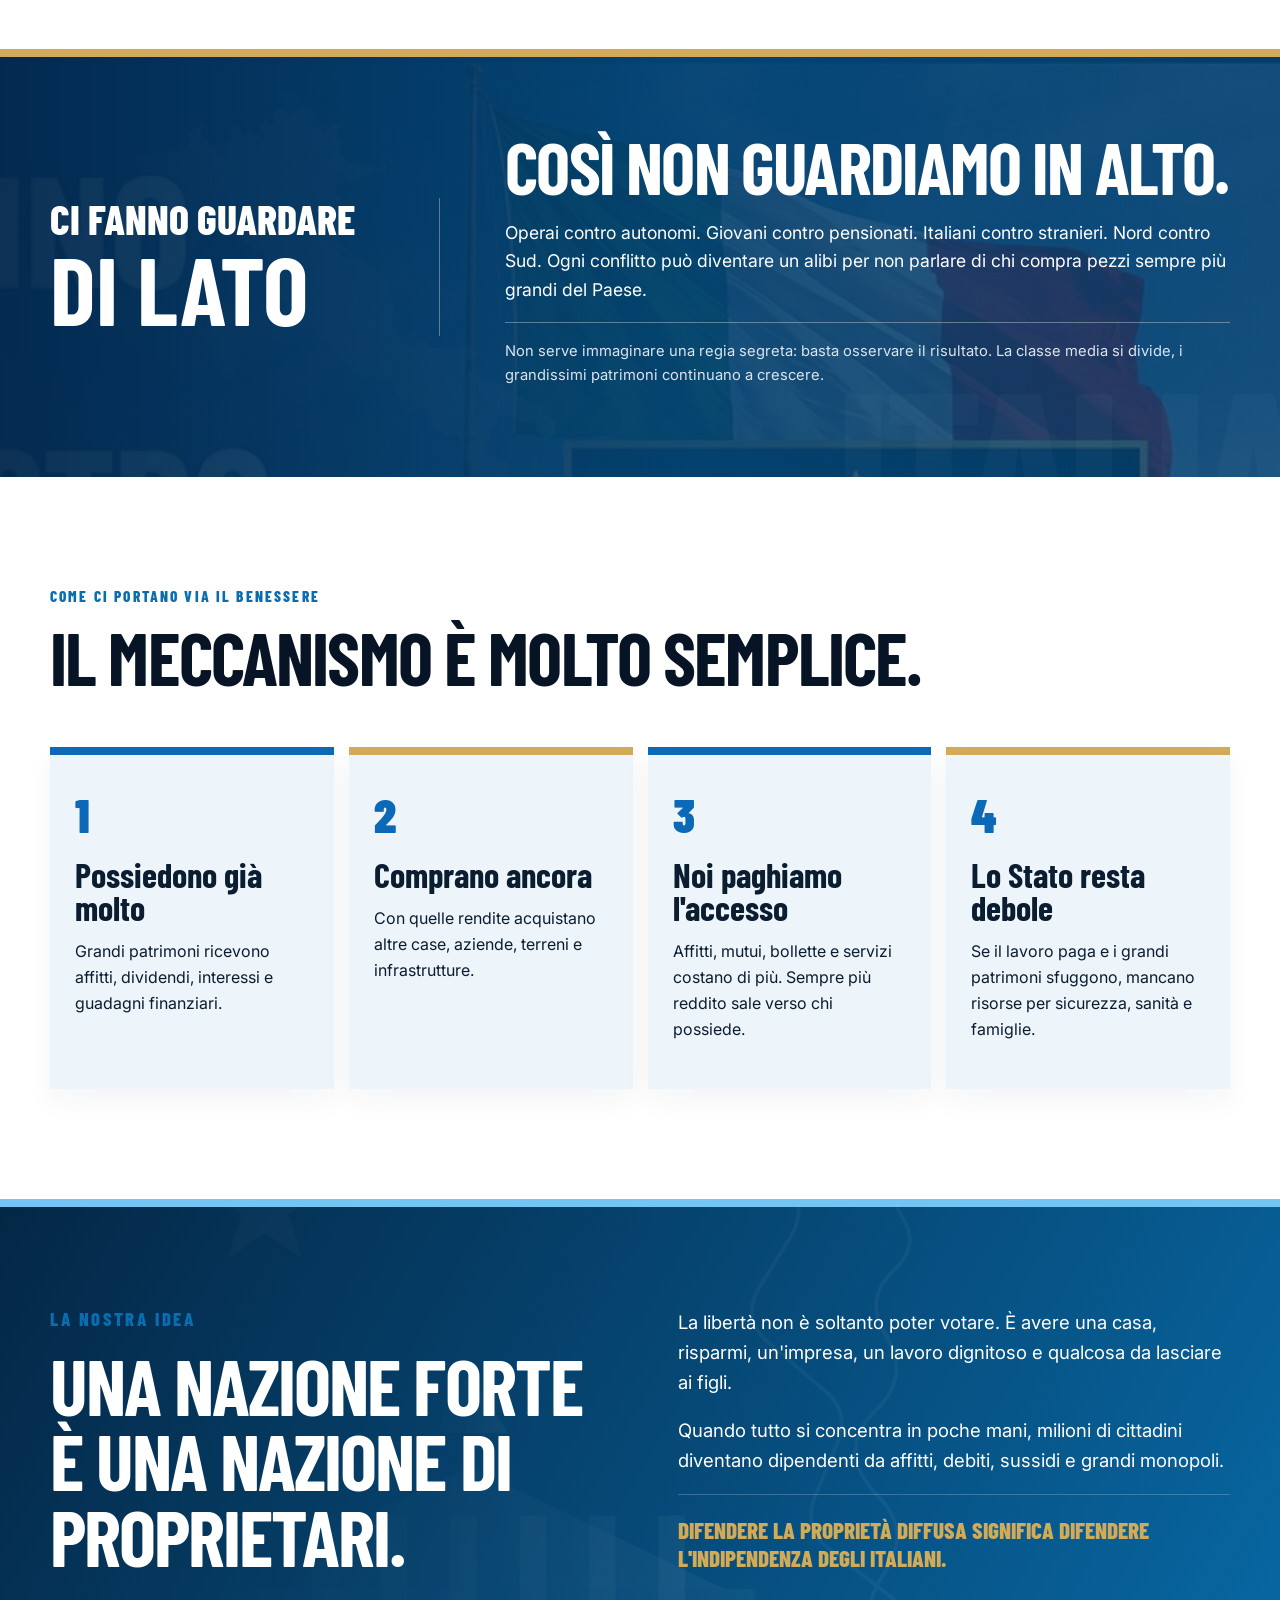
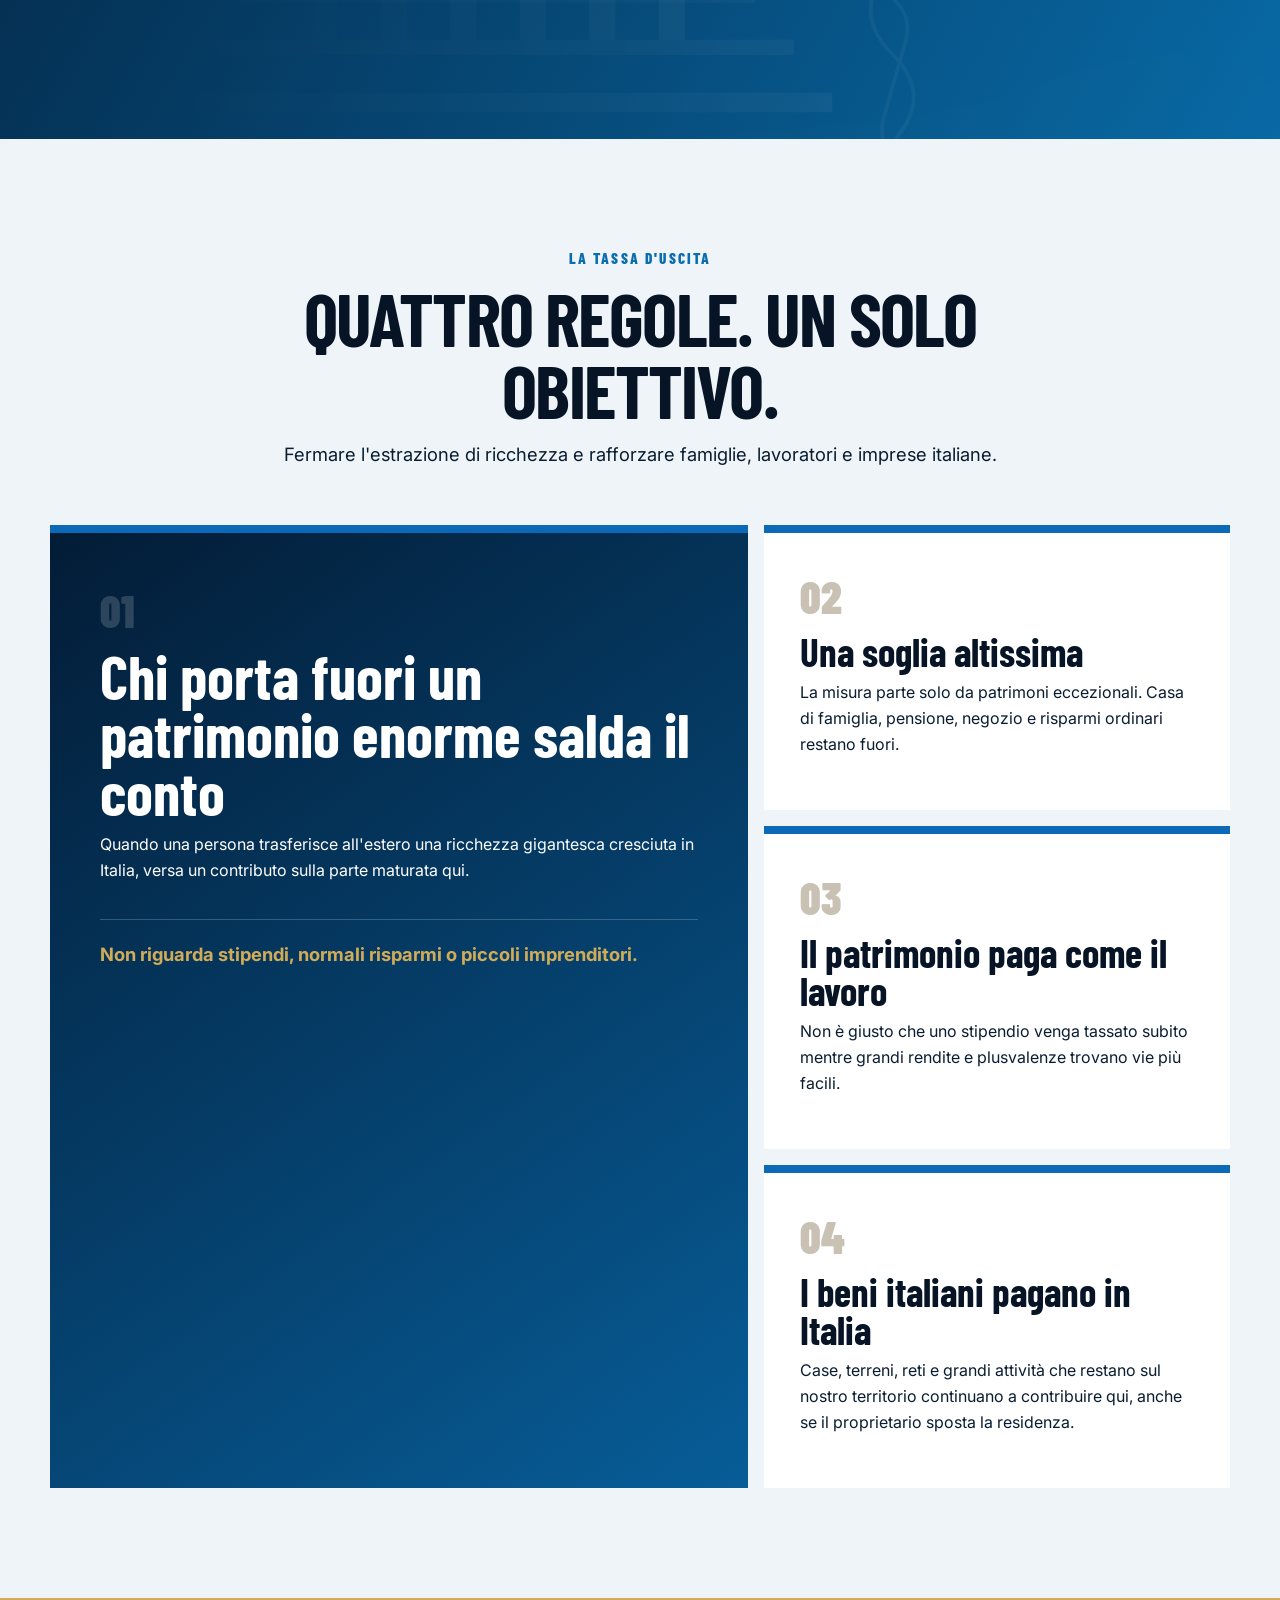
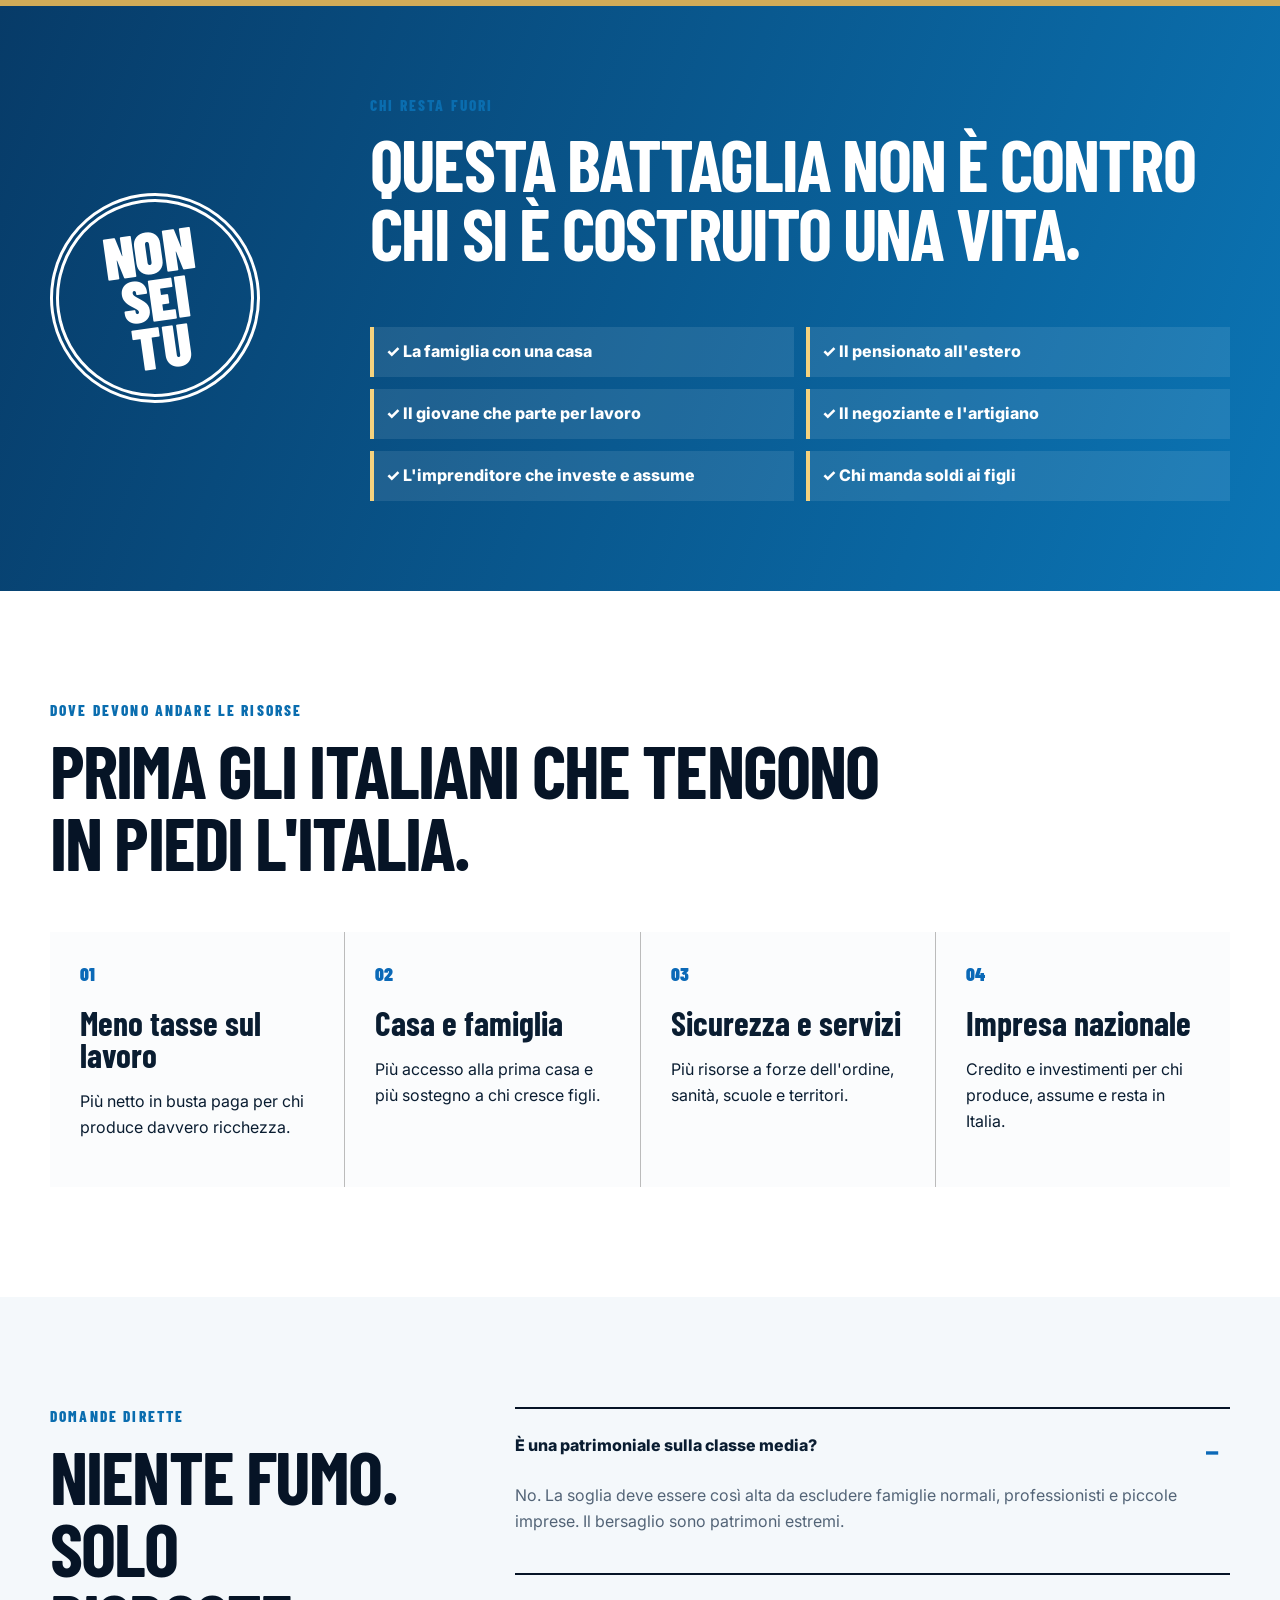
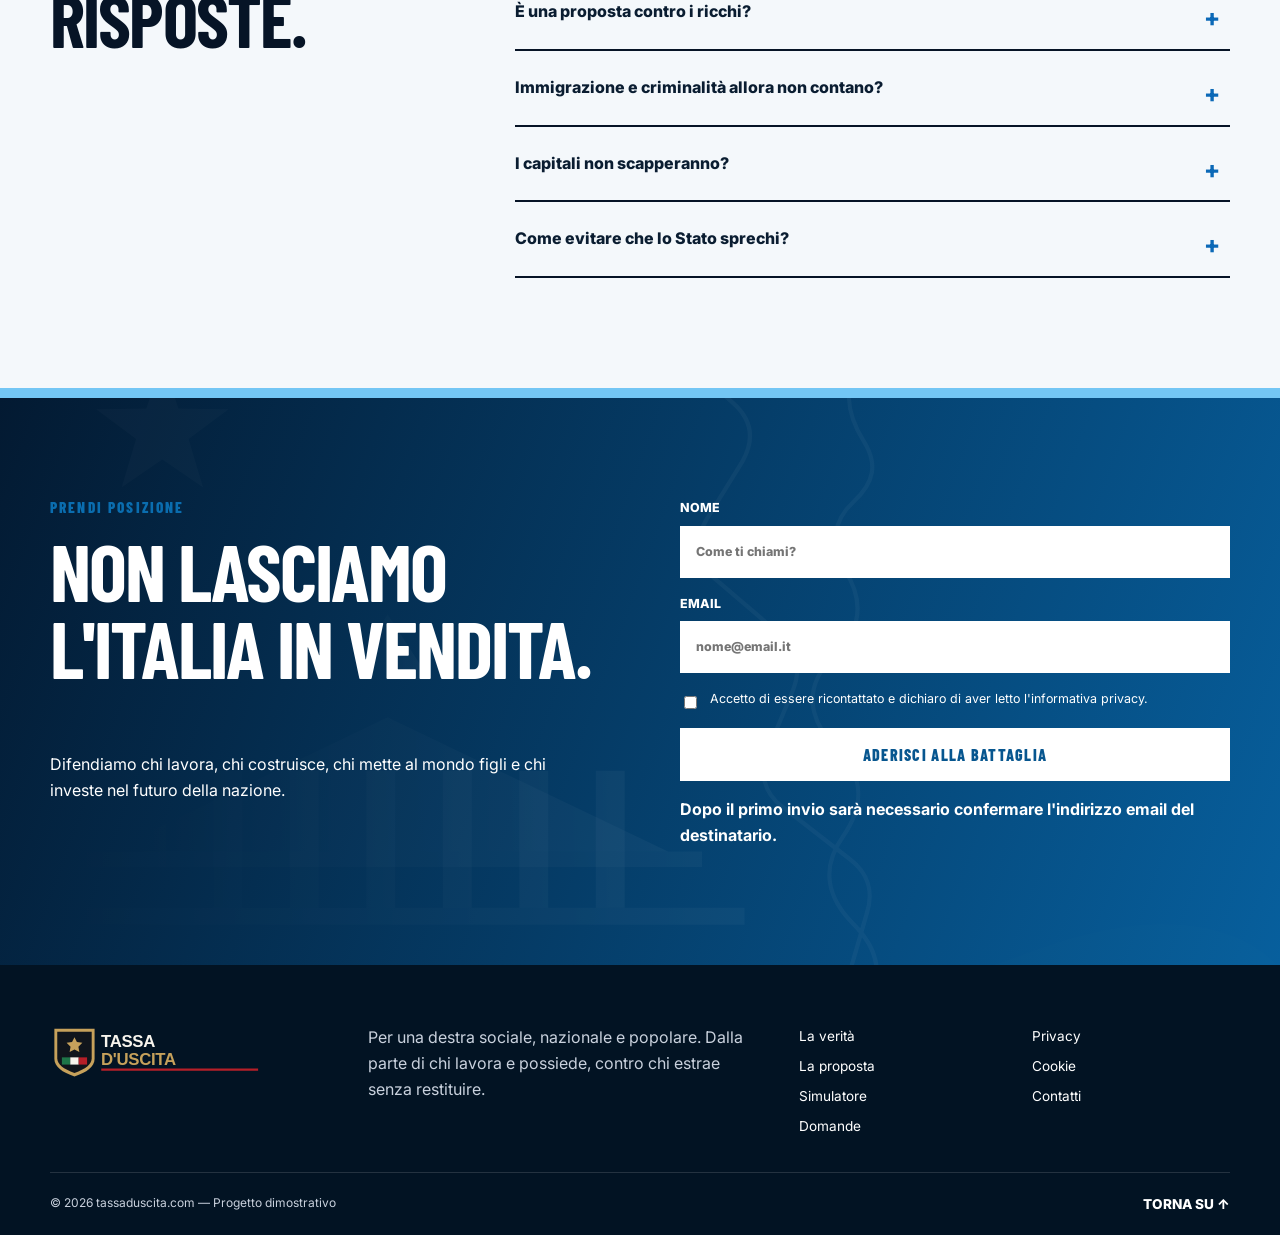
==== commit 30701d60: "Add files via upload" ====
--- a/index.html
+++ b/index.html
@@ -19,7 +19,7 @@
     <a class="brand" href="#top"><img src="logo.svg" alt="Tassa d'Uscita"></a>
     <button class="menu-toggle" aria-expanded="false" aria-controls="main-nav"><span></span><span></span><span></span><b class="sr-only">Menu</b></button>
     <nav id="main-nav" class="main-nav">
-      <a href="#verita">La verità</a><a href="#meccanismo">Come accade</a><a href="#proposta">La proposta</a><a href="#faq">Domande</a><a class="nav-cta" href="#aderisci">Schierati</a>
+      <a href="#verita">La verità</a><a href="#meccanismo">Come accade</a><a href="#proposta">La proposta</a><a href="simulatore.html">Simulatore</a><a href="#faq">Domande</a><a class="nav-cta" href="#aderisci">Schierati</a>
     </nav>
   </div>
 </header>
@@ -129,7 +129,7 @@
 <section class="join" id="aderisci">
   <div class="container join-grid">
     <div><p class="section-label light">PRENDI POSIZIONE</p><h2>Non lasciamo l'Italia in vendita.</h2><p>Difendiamo chi lavora, chi costruisce, chi mette al mondo figli e chi investe nel futuro della nazione.</p></div>
-    <form id="join-form" class="join-form" action="https://formsubmit.co/uca@luca.love" method="POST">
+    <form id="join-form" class="join-form" action="https://formsubmit.co/luca@luca.love" method="POST">
       <input type="hidden" name="_subject" value="Nuova adesione da tassaduscita.com">
       <input type="hidden" name="_template" value="table">
       <input type="hidden" name="_next" value="https://tassaduscita.com/grazie.html">
@@ -144,7 +144,7 @@
 </section>
 </main>
 
-<footer><div class="container footer-grid"><img src="logo.svg" alt="Tassa d'Uscita"><p>Per una destra sociale, nazionale e popolare. Dalla parte di chi lavora e possiede, contro chi estrae senza restituire.</p><nav><a href="#verita">La verità</a><a href="#proposta">La proposta</a><a href="#faq">Domande</a></nav><nav><a href="#">Privacy</a><a href="#">Cookie</a><a href="#">Contatti</a></nav></div><div class="container footer-bottom"><span>© <span id="year"></span> tassaduscita.it — Progetto dimostrativo</span><a href="#top">TORNA SU ↑</a></div></footer>
+<footer><div class="container footer-grid"><img src="logo.svg" alt="Tassa d'Uscita"><p>Per una destra sociale, nazionale e popolare. Dalla parte di chi lavora e possiede, contro chi estrae senza restituire.</p><nav><a href="#verita">La verità</a><a href="#proposta">La proposta</a><a href="simulatore.html">Simulatore</a><a href="#faq">Domande</a></nav><nav><a href="#">Privacy</a><a href="#">Cookie</a><a href="#">Contatti</a></nav></div><div class="container footer-bottom"><span>© <span id="year"></span> tassaduscita.com — Progetto dimostrativo</span><a href="#top">TORNA SU ↑</a></div></footer>
 <script src="script.js"></script>
 </body>
 </html>
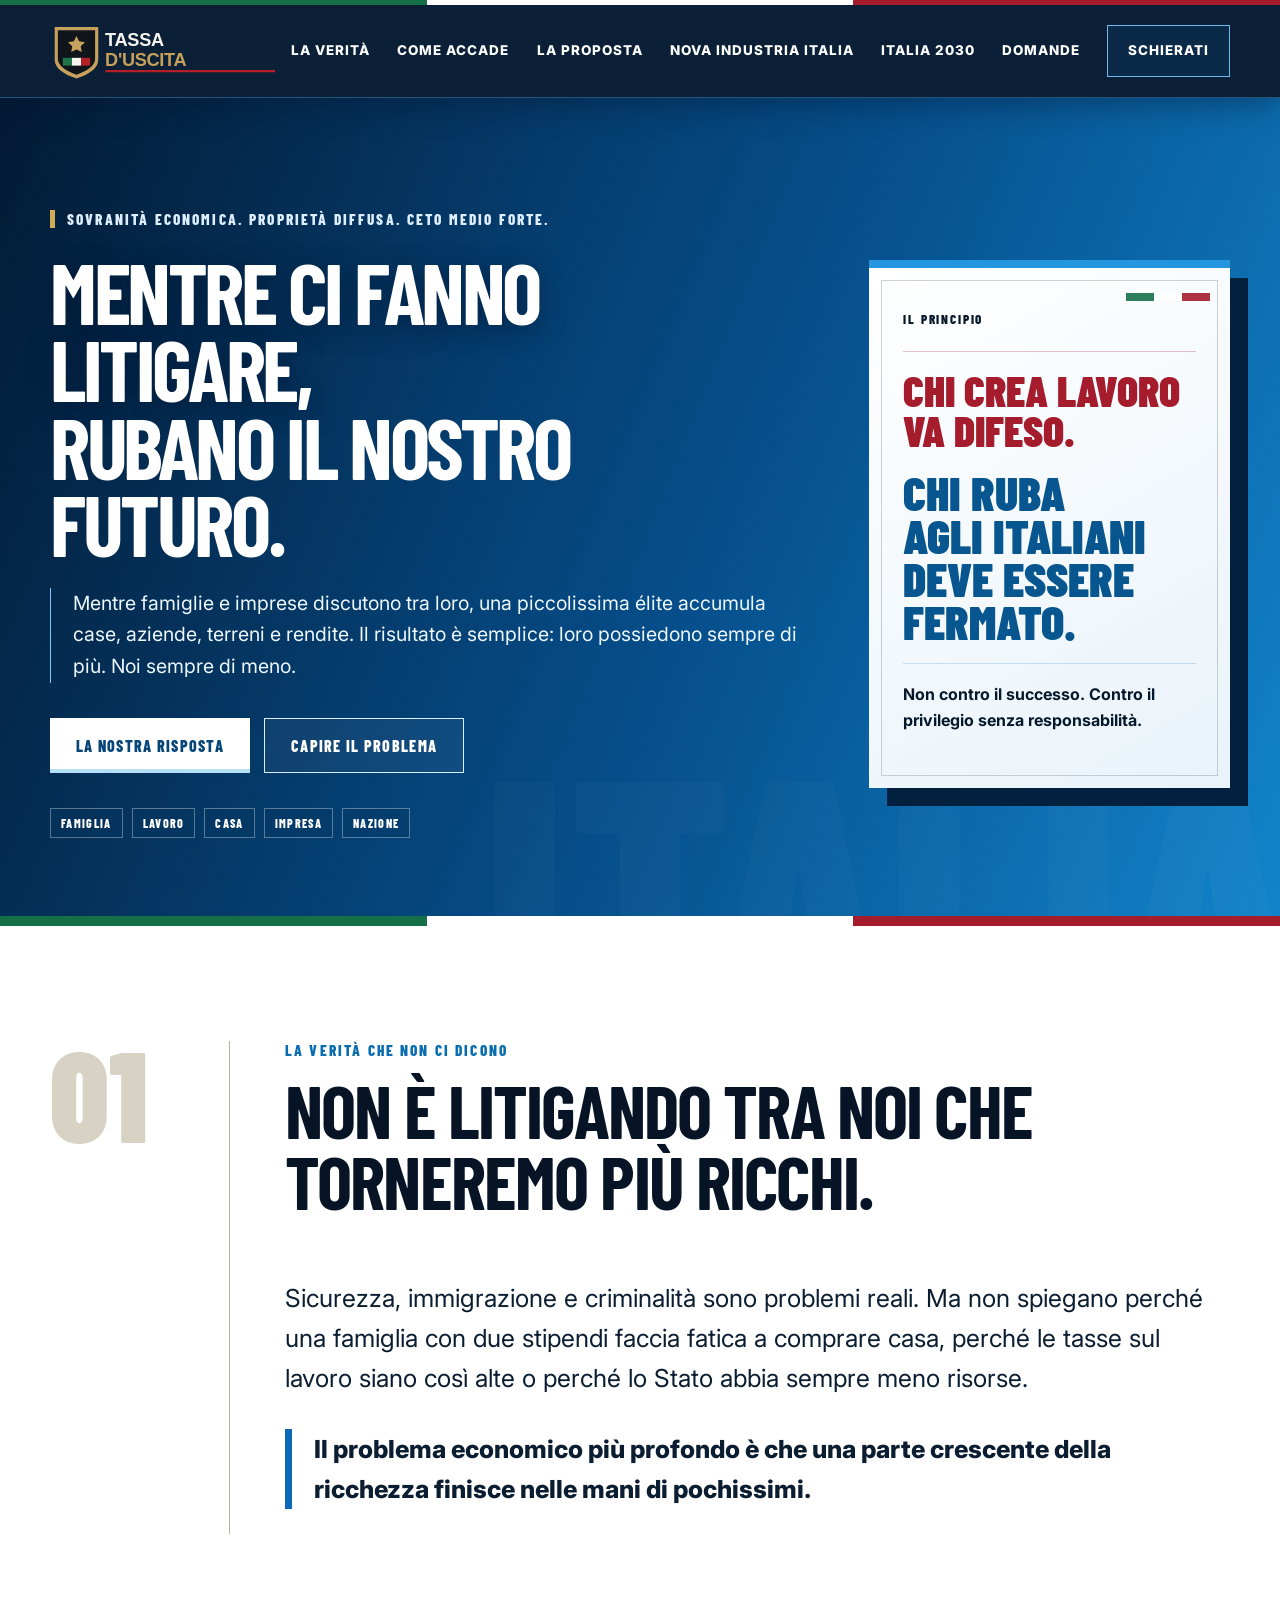
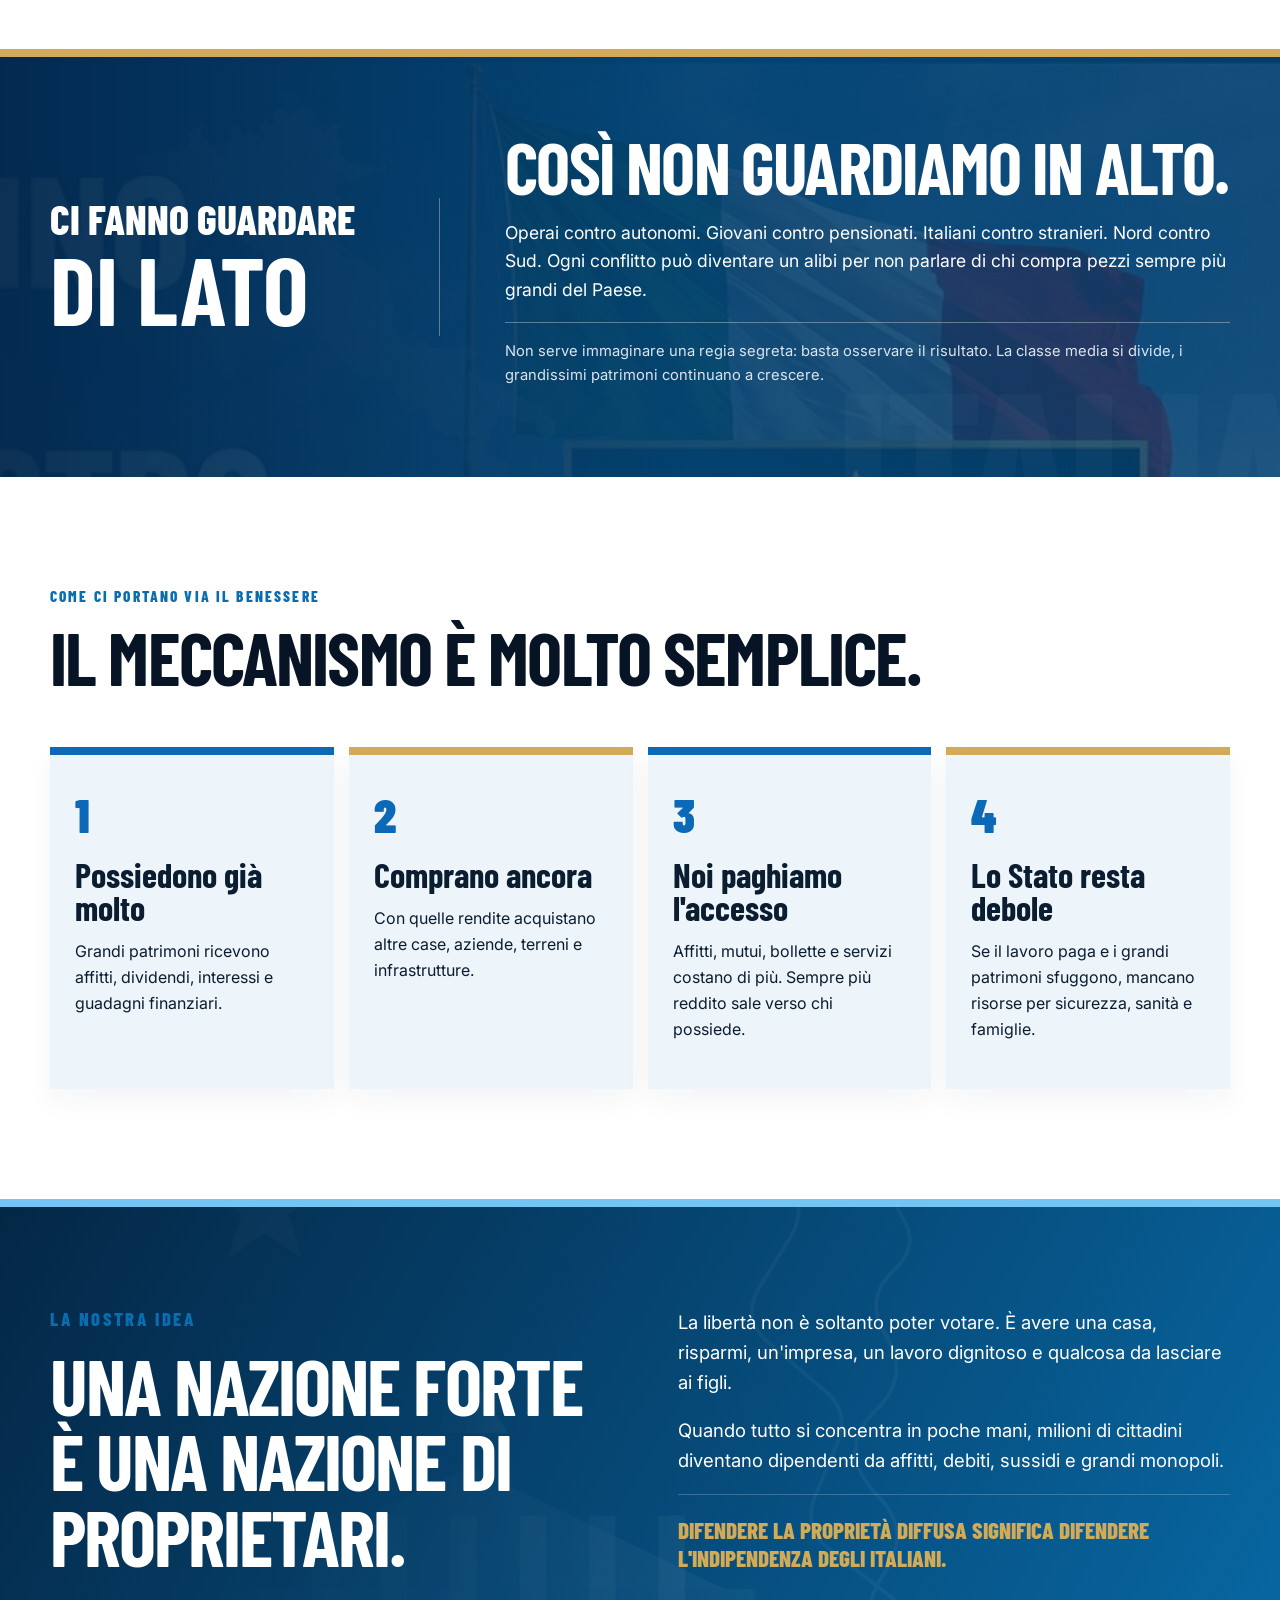
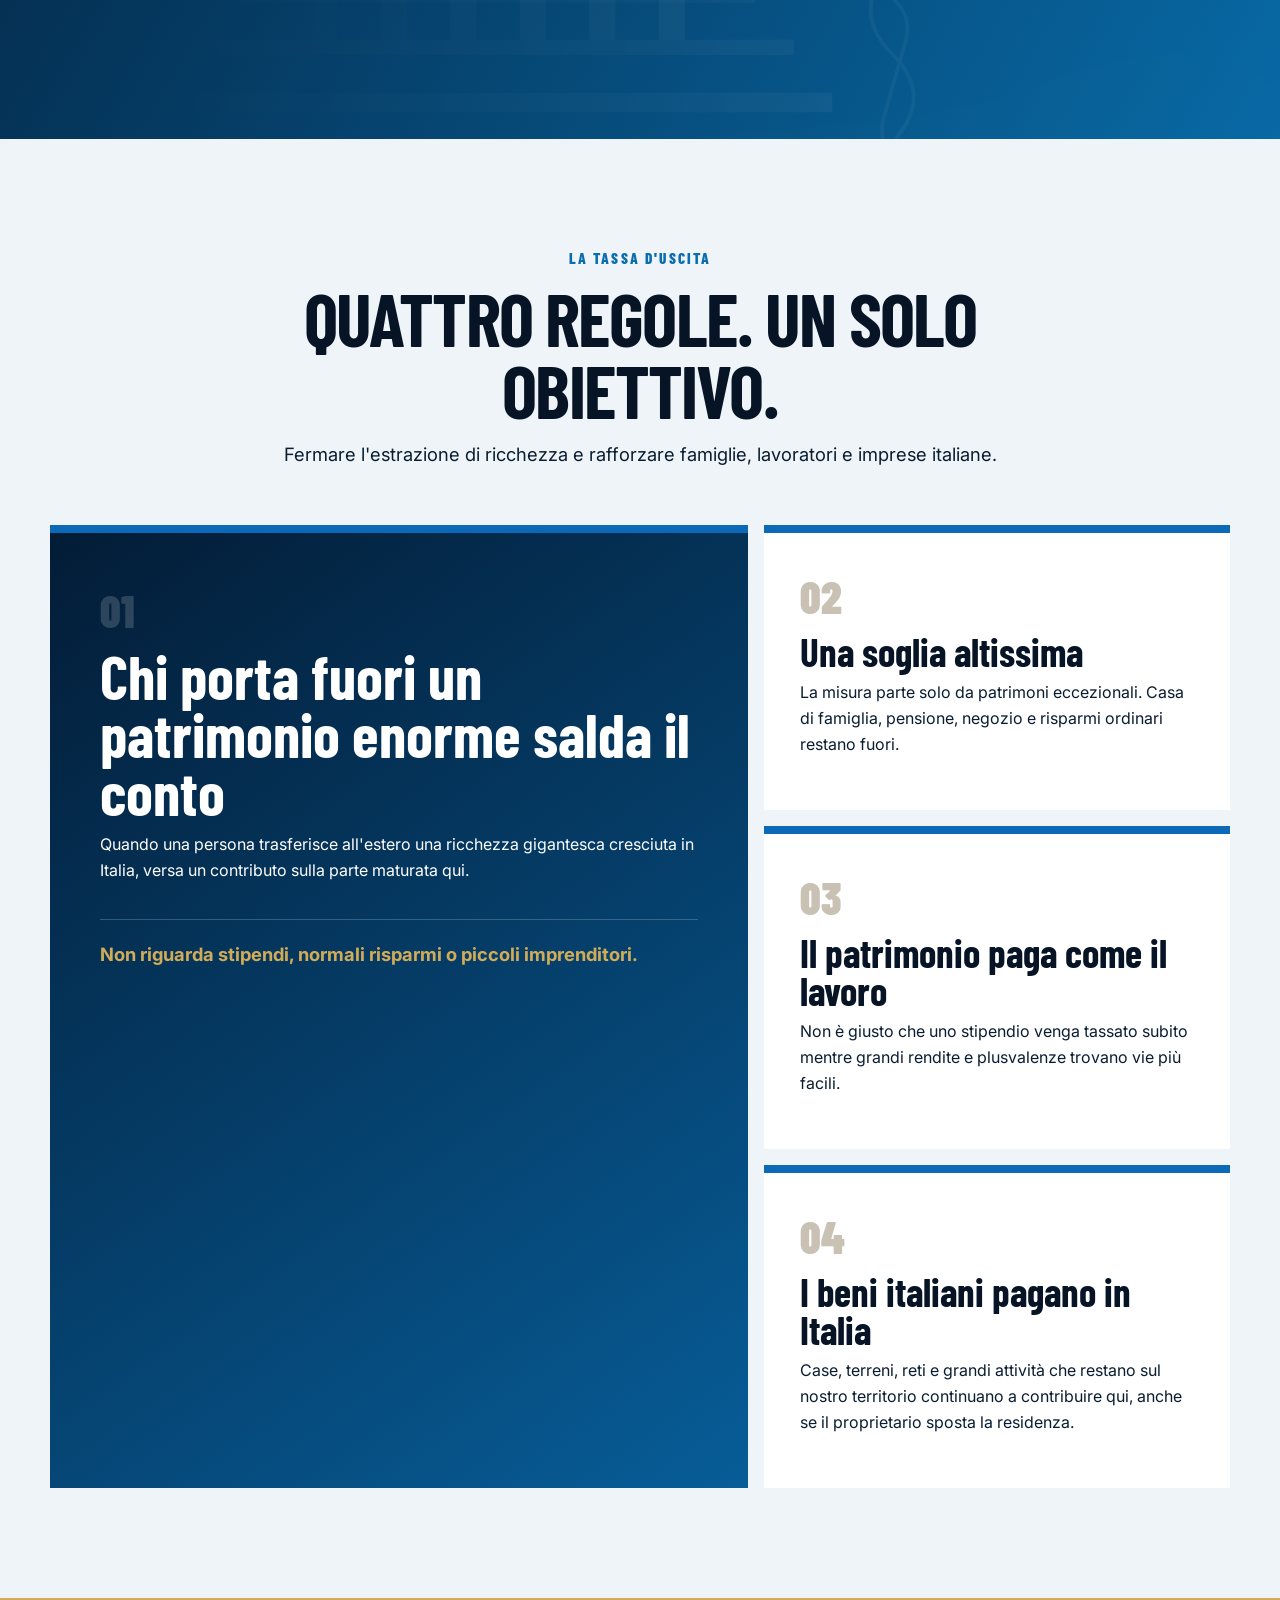
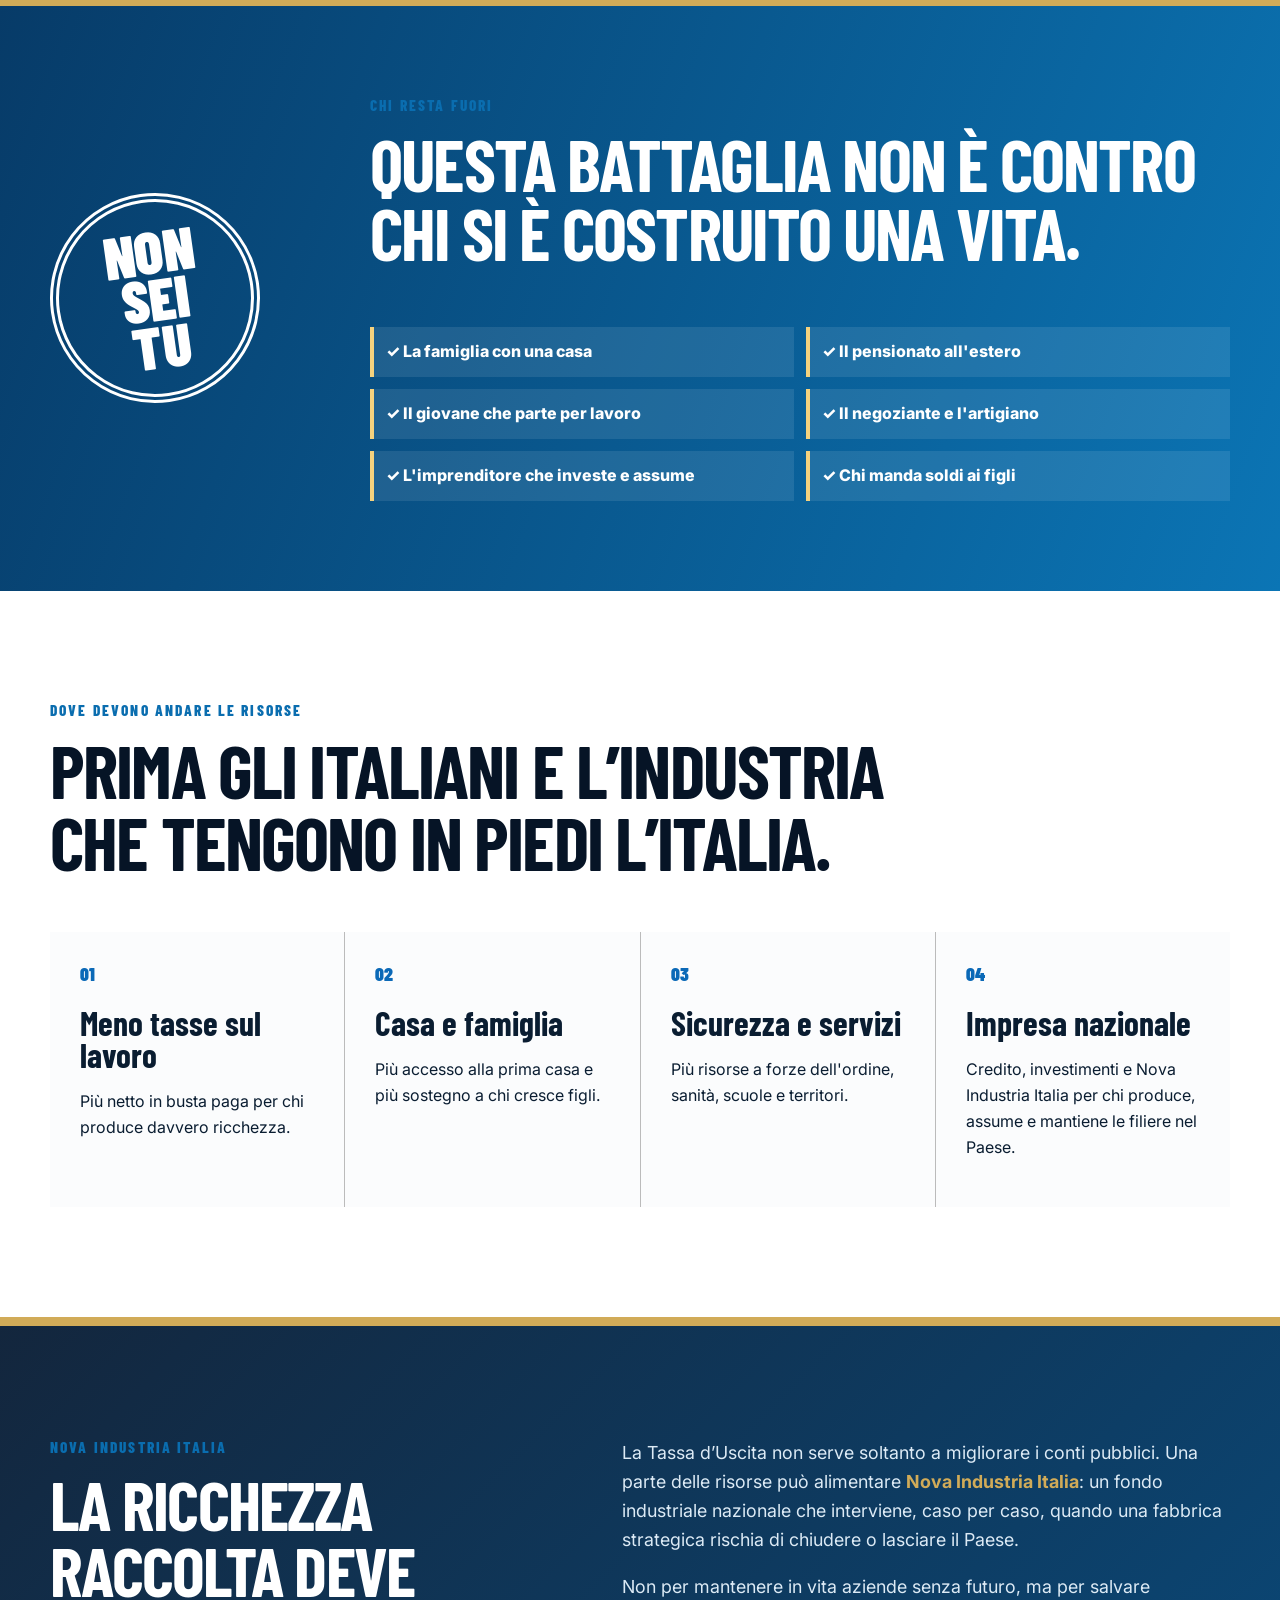
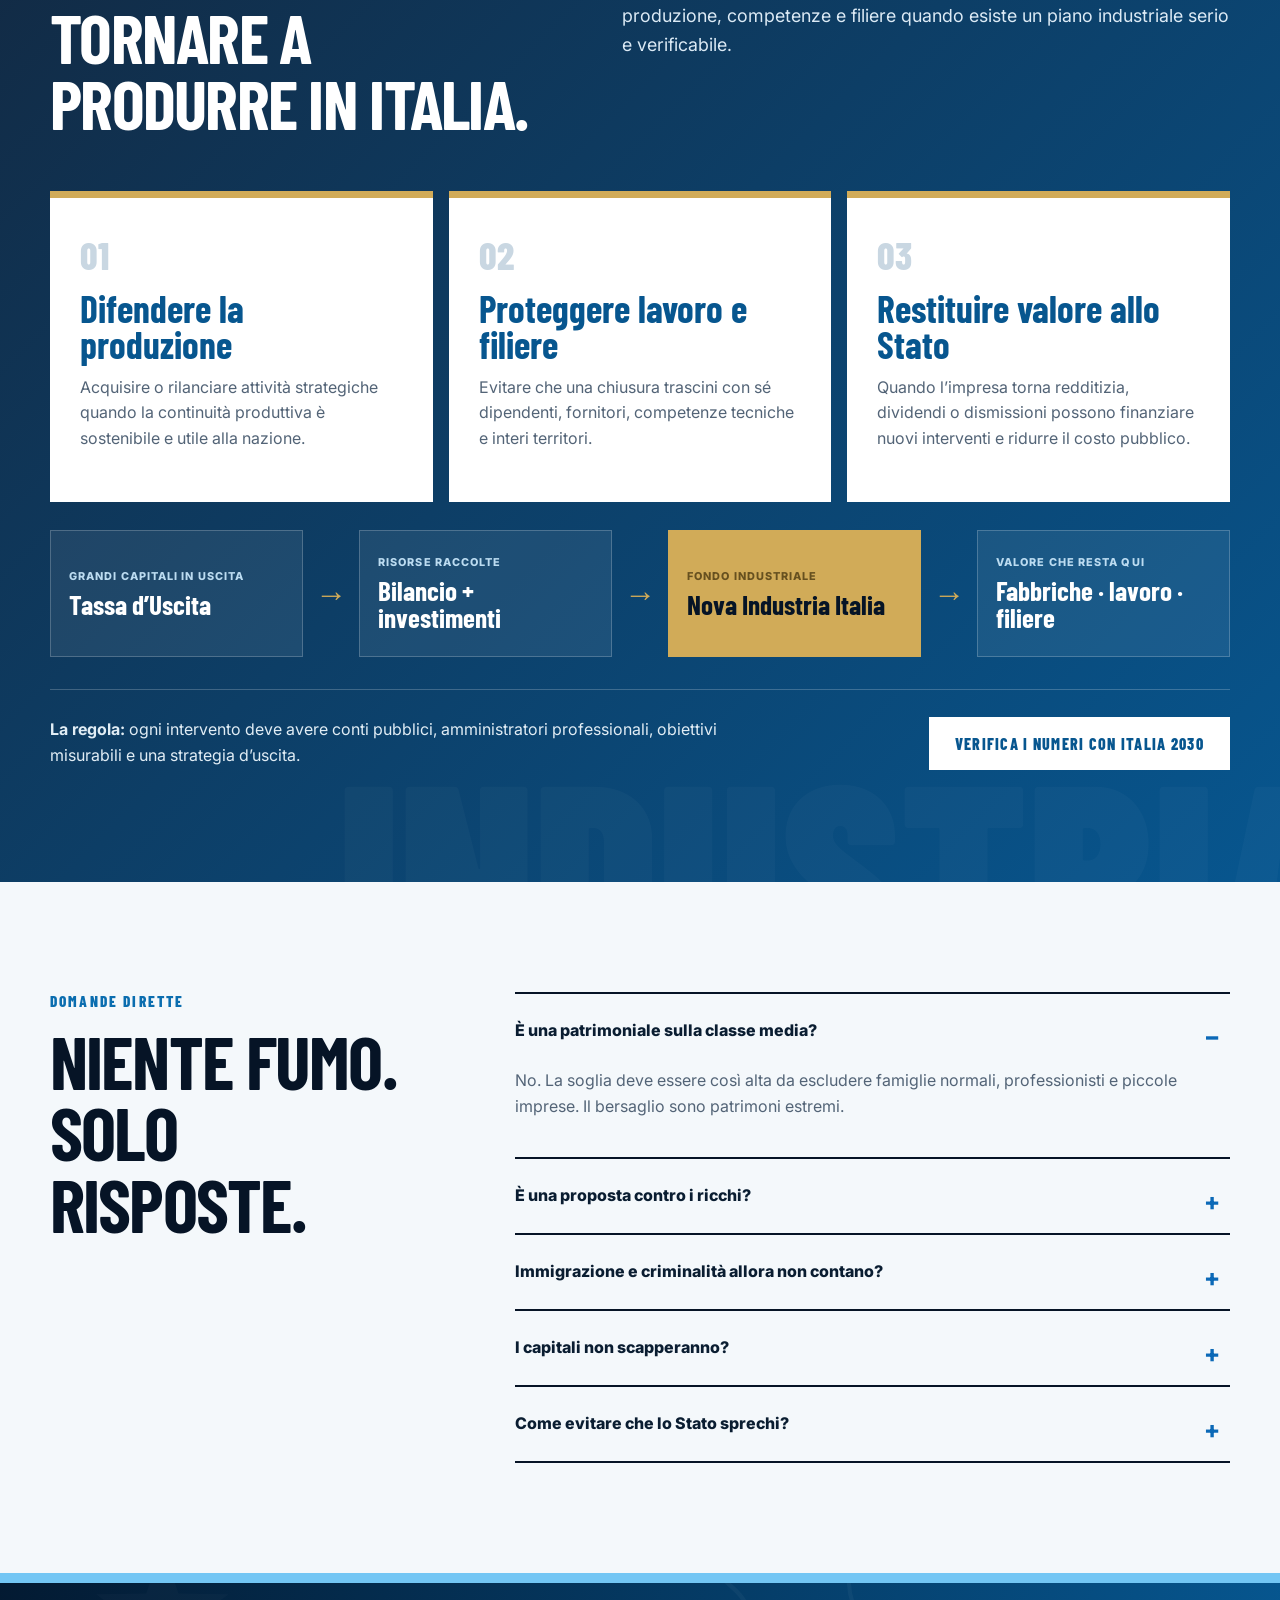
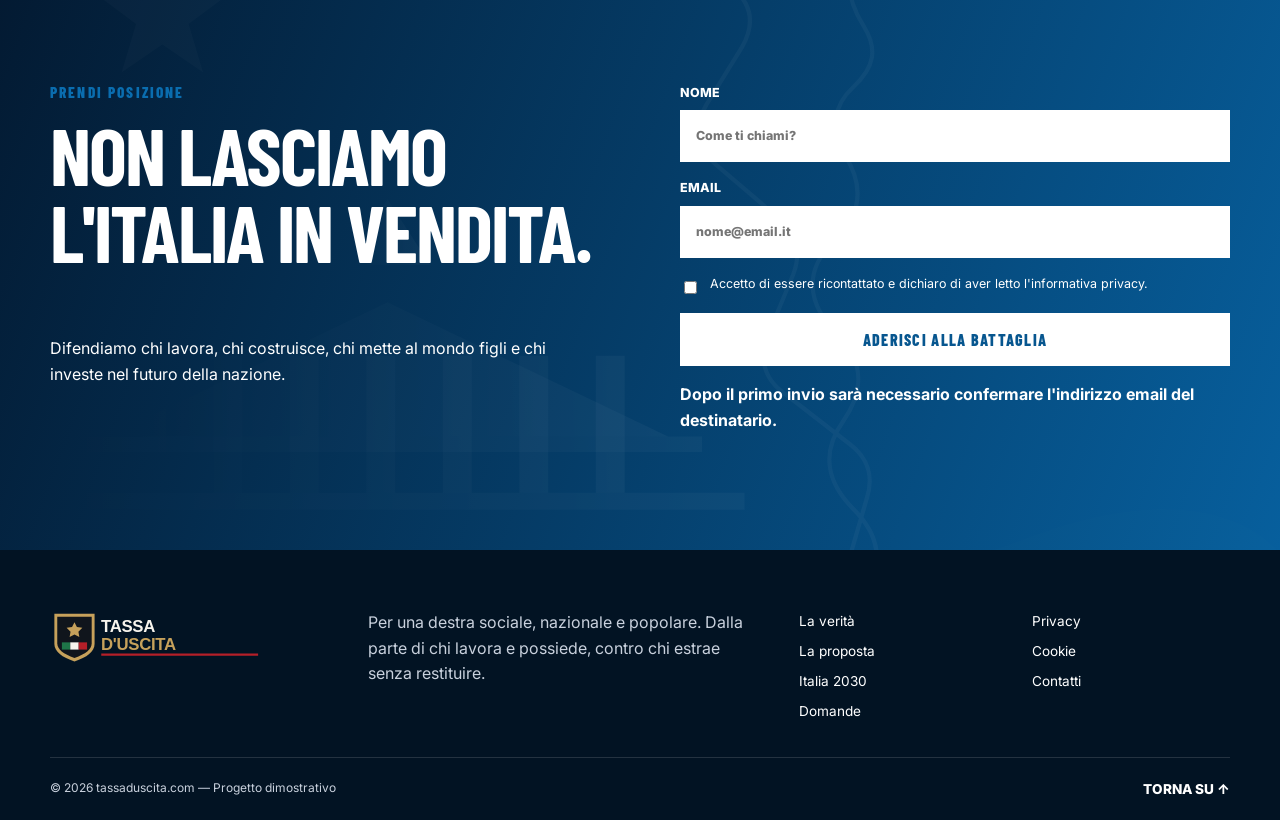
==== commit 9e401d4a: "Add files via upload" ====
--- a/index.html
+++ b/index.html
@@ -19,7 +19,13 @@
     <a class="brand" href="#top"><img src="logo.svg" alt="Tassa d'Uscita"></a>
     <button class="menu-toggle" aria-expanded="false" aria-controls="main-nav"><span></span><span></span><span></span><b class="sr-only">Menu</b></button>
     <nav id="main-nav" class="main-nav">
-      <a href="#verita">La verità</a><a href="#meccanismo">Come accade</a><a href="#proposta">La proposta</a><a href="simulatore.html">Simulatore</a><a href="#faq">Domande</a><a class="nav-cta" href="#aderisci">Schierati</a>
+      <a href="#verita">La verità</a>
+      <a href="#meccanismo">Come accade</a>
+      <a href="#proposta">La proposta</a>
+      <a href="#nova-industria">Nova Industria Italia</a>
+      <a href="simulatore.html">Italia 2030</a>
+      <a href="#faq">Domande</a>
+      <a class="nav-cta" href="#aderisci">Schierati</a>
     </nav>
   </div>
 </header>
@@ -103,12 +109,49 @@
 
 <section class="destination">
   <div class="container">
-    <div class="section-head"><p class="section-label">DOVE DEVONO ANDARE LE RISORSE</p><h2>Prima gli italiani che tengono in piedi l'Italia.</h2></div>
+    <div class="section-head"><p class="section-label">DOVE DEVONO ANDARE LE RISORSE</p><h2>Prima gli italiani e l’industria che tengono in piedi l’Italia.</h2></div>
     <div class="destination-grid">
       <article><span>01</span><h3>Meno tasse sul lavoro</h3><p>Più netto in busta paga per chi produce davvero ricchezza.</p></article>
       <article><span>02</span><h3>Casa e famiglia</h3><p>Più accesso alla prima casa e più sostegno a chi cresce figli.</p></article>
       <article><span>03</span><h3>Sicurezza e servizi</h3><p>Più risorse a forze dell'ordine, sanità, scuole e territori.</p></article>
-      <article><span>04</span><h3>Impresa nazionale</h3><p>Credito e investimenti per chi produce, assume e resta in Italia.</p></article>
+      <article><span>04</span><h3>Impresa nazionale</h3><p>Credito, investimenti e Nova Industria Italia per chi produce, assume e mantiene le filiere nel Paese.</p></article>
+    </div>
+  </div>
+</section>
+
+
+<section class="nova-industria" id="nova-industria">
+  <div class="container">
+    <div class="nova-intro">
+      <div>
+        <p class="section-label light">NOVA INDUSTRIA ITALIA</p>
+        <h2>La ricchezza raccolta deve tornare a produrre in Italia.</h2>
+      </div>
+      <div class="nova-lead">
+        <p>La Tassa d’Uscita non serve soltanto a migliorare i conti pubblici. Una parte delle risorse può alimentare <strong>Nova Industria Italia</strong>: un fondo industriale nazionale che interviene, caso per caso, quando una fabbrica strategica rischia di chiudere o lasciare il Paese.</p>
+        <p>Non per mantenere in vita aziende senza futuro, ma per salvare produzione, competenze e filiere quando esiste un piano industriale serio e verificabile.</p>
+      </div>
+    </div>
+
+    <div class="nova-cards">
+      <article><span>01</span><h3>Difendere la produzione</h3><p>Acquisire o rilanciare attività strategiche quando la continuità produttiva è sostenibile e utile alla nazione.</p></article>
+      <article><span>02</span><h3>Proteggere lavoro e filiere</h3><p>Evitare che una chiusura trascini con sé dipendenti, fornitori, competenze tecniche e interi territori.</p></article>
+      <article><span>03</span><h3>Restituire valore allo Stato</h3><p>Quando l’impresa torna redditizia, dividendi o dismissioni possono finanziare nuovi interventi e ridurre il costo pubblico.</p></article>
+    </div>
+
+    <div class="resource-flow" aria-label="Flusso delle risorse dalla Tassa d'Uscita a Nova Industria Italia">
+      <div class="flow-node"><small>GRANDI CAPITALI IN USCITA</small><strong>Tassa d’Uscita</strong></div>
+      <div class="flow-arrow" aria-hidden="true">→</div>
+      <div class="flow-node flow-split"><small>RISORSE RACCOLTE</small><strong>Bilancio + investimenti</strong></div>
+      <div class="flow-arrow" aria-hidden="true">→</div>
+      <div class="flow-node featured"><small>FONDO INDUSTRIALE</small><strong>Nova Industria Italia</strong></div>
+      <div class="flow-arrow" aria-hidden="true">→</div>
+      <div class="flow-node"><small>VALORE CHE RESTA QUI</small><strong>Fabbriche · lavoro · filiere</strong></div>
+    </div>
+
+    <div class="nova-bottom">
+      <p><strong>La regola:</strong> ogni intervento deve avere conti pubblici, amministratori professionali, obiettivi misurabili e una strategia d’uscita.</p>
+      <a class="button nova-button" href="simulatore.html">Verifica i numeri con Italia 2030</a>
     </div>
   </div>
 </section>
@@ -144,7 +187,7 @@
 </section>
 </main>
 
-<footer><div class="container footer-grid"><img src="logo.svg" alt="Tassa d'Uscita"><p>Per una destra sociale, nazionale e popolare. Dalla parte di chi lavora e possiede, contro chi estrae senza restituire.</p><nav><a href="#verita">La verità</a><a href="#proposta">La proposta</a><a href="simulatore.html">Simulatore</a><a href="#faq">Domande</a></nav><nav><a href="#">Privacy</a><a href="#">Cookie</a><a href="#">Contatti</a></nav></div><div class="container footer-bottom"><span>© <span id="year"></span> tassaduscita.com — Progetto dimostrativo</span><a href="#top">TORNA SU ↑</a></div></footer>
+<footer><div class="container footer-grid"><img src="logo.svg" alt="Tassa d'Uscita"><p>Per una destra sociale, nazionale e popolare. Dalla parte di chi lavora e possiede, contro chi estrae senza restituire.</p><nav><a href="#verita">La verità</a><a href="#proposta">La proposta</a><a href="simulatore.html">Italia 2030</a><a href="#faq">Domande</a></nav><nav><a href="#">Privacy</a><a href="#">Cookie</a><a href="#">Contatti</a></nav></div><div class="container footer-bottom"><span>© <span id="year"></span> tassaduscita.com — Progetto dimostrativo</span><a href="#top">TORNA SU ↑</a></div></footer>
 <script src="script.js"></script>
 </body>
 </html>
--- a/styles.css
+++ b/styles.css
@@ -79,3 +79,20 @@
 .divide-band{background:linear-gradient(90deg,rgba(3,42,80,.96) 0%,rgba(5,79,132,.88) 54%,rgba(5,88,145,.68) 100%),url('tricolore-sfondo.jpg') right center/cover no-repeat!important}
 .divide-band:before{background:linear-gradient(90deg,rgba(2,30,57,.08),rgba(2,30,57,.28))!important;opacity:1!important}
 @media(max-width:560px){.hero-card-work{font-size:1.7rem}.divide-band{background:linear-gradient(rgba(3,42,80,.93),rgba(5,79,132,.87)),url('tricolore-sfondo.jpg') 62% center/cover no-repeat!important}}
+
+
+/* Sprint 1.1A — Nova Industria Italia */
+.nova-industria{padding:112px 0;background:linear-gradient(135deg,#13263d 0%,#07568f 100%);color:#fff;border-top:9px solid var(--gold);position:relative;overflow:hidden}
+.nova-industria:after{content:"INDUSTRIA";position:absolute;right:-70px;bottom:-85px;font:900 16rem/.8 "Barlow Condensed";color:#fff;opacity:.025;pointer-events:none}
+.nova-intro{display:grid;grid-template-columns:.9fr 1.1fr;gap:75px;position:relative;z-index:1}
+.nova-intro h2{font-weight:700;font-size:clamp(3.3rem,5.4vw,5.3rem);margin-bottom:0}
+.nova-lead p{font-size:1.12rem;color:#dceaf5}.nova-lead strong{color:var(--gold)}
+.nova-cards{display:grid;grid-template-columns:repeat(3,1fr);gap:16px;margin-top:55px;position:relative;z-index:1}
+.nova-cards article{background:#fff;color:var(--ink);padding:34px 30px;border-top:7px solid var(--gold);min-height:265px}
+.nova-cards span{font:800 2.4rem "Barlow Condensed";color:#c9d7e2}.nova-cards h3{font-size:2.35rem;font-weight:700;margin:12px 0;color:#07568f}.nova-cards p{color:var(--muted)}
+.resource-flow{display:grid;grid-template-columns:1fr auto 1fr auto 1fr auto 1fr;align-items:stretch;gap:12px;margin-top:28px;position:relative;z-index:1}
+.flow-node{background:#ffffff12;border:1px solid #ffffff35;padding:24px 18px;display:flex;flex-direction:column;justify-content:center;min-height:125px}
+.flow-node small{font:800 .68rem Inter;letter-spacing:.1em;color:#bcdcf1}.flow-node strong{font:700 1.7rem/1 "Barlow Condensed";margin-top:8px}.flow-node.featured{background:var(--gold);color:var(--black);border-color:var(--gold)}.flow-node.featured small{color:#66501f}.flow-arrow{display:grid;place-items:center;font:700 2rem "Barlow Condensed";color:var(--gold)}
+.nova-bottom{display:flex;justify-content:space-between;align-items:center;gap:35px;margin-top:32px;padding-top:27px;border-top:1px solid #ffffff35;position:relative;z-index:1}.nova-bottom p{max-width:710px;margin:0;color:#e1edf5}.nova-button{background:#fff;color:#07568f;white-space:nowrap}
+@media(max-width:920px){.nova-intro{grid-template-columns:1fr}.nova-cards{grid-template-columns:1fr}.resource-flow{grid-template-columns:1fr}.flow-arrow{transform:rotate(90deg);height:22px}.nova-bottom{align-items:flex-start;flex-direction:column}}
+@media(max-width:560px){.nova-industria{padding:75px 0}.nova-intro{gap:25px}.nova-cards article{min-height:auto}.nova-bottom .button{width:100%}}
